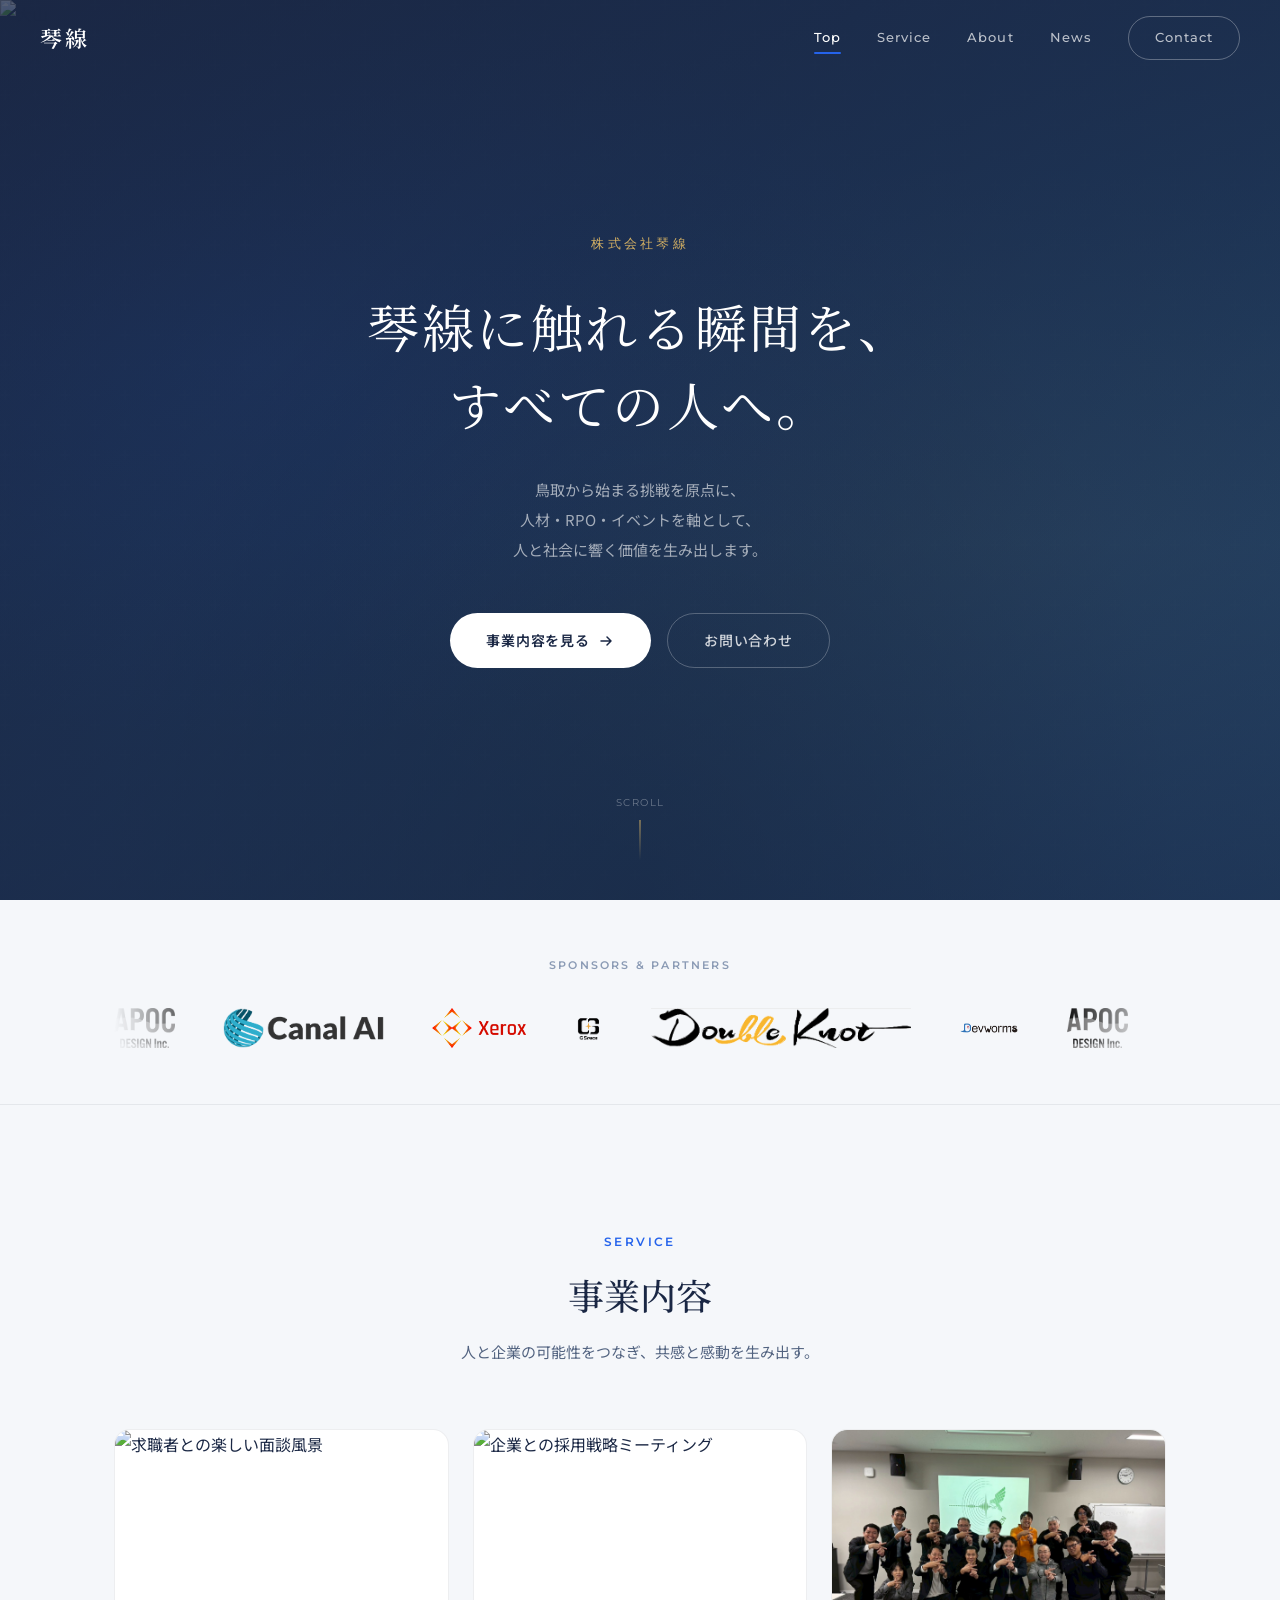
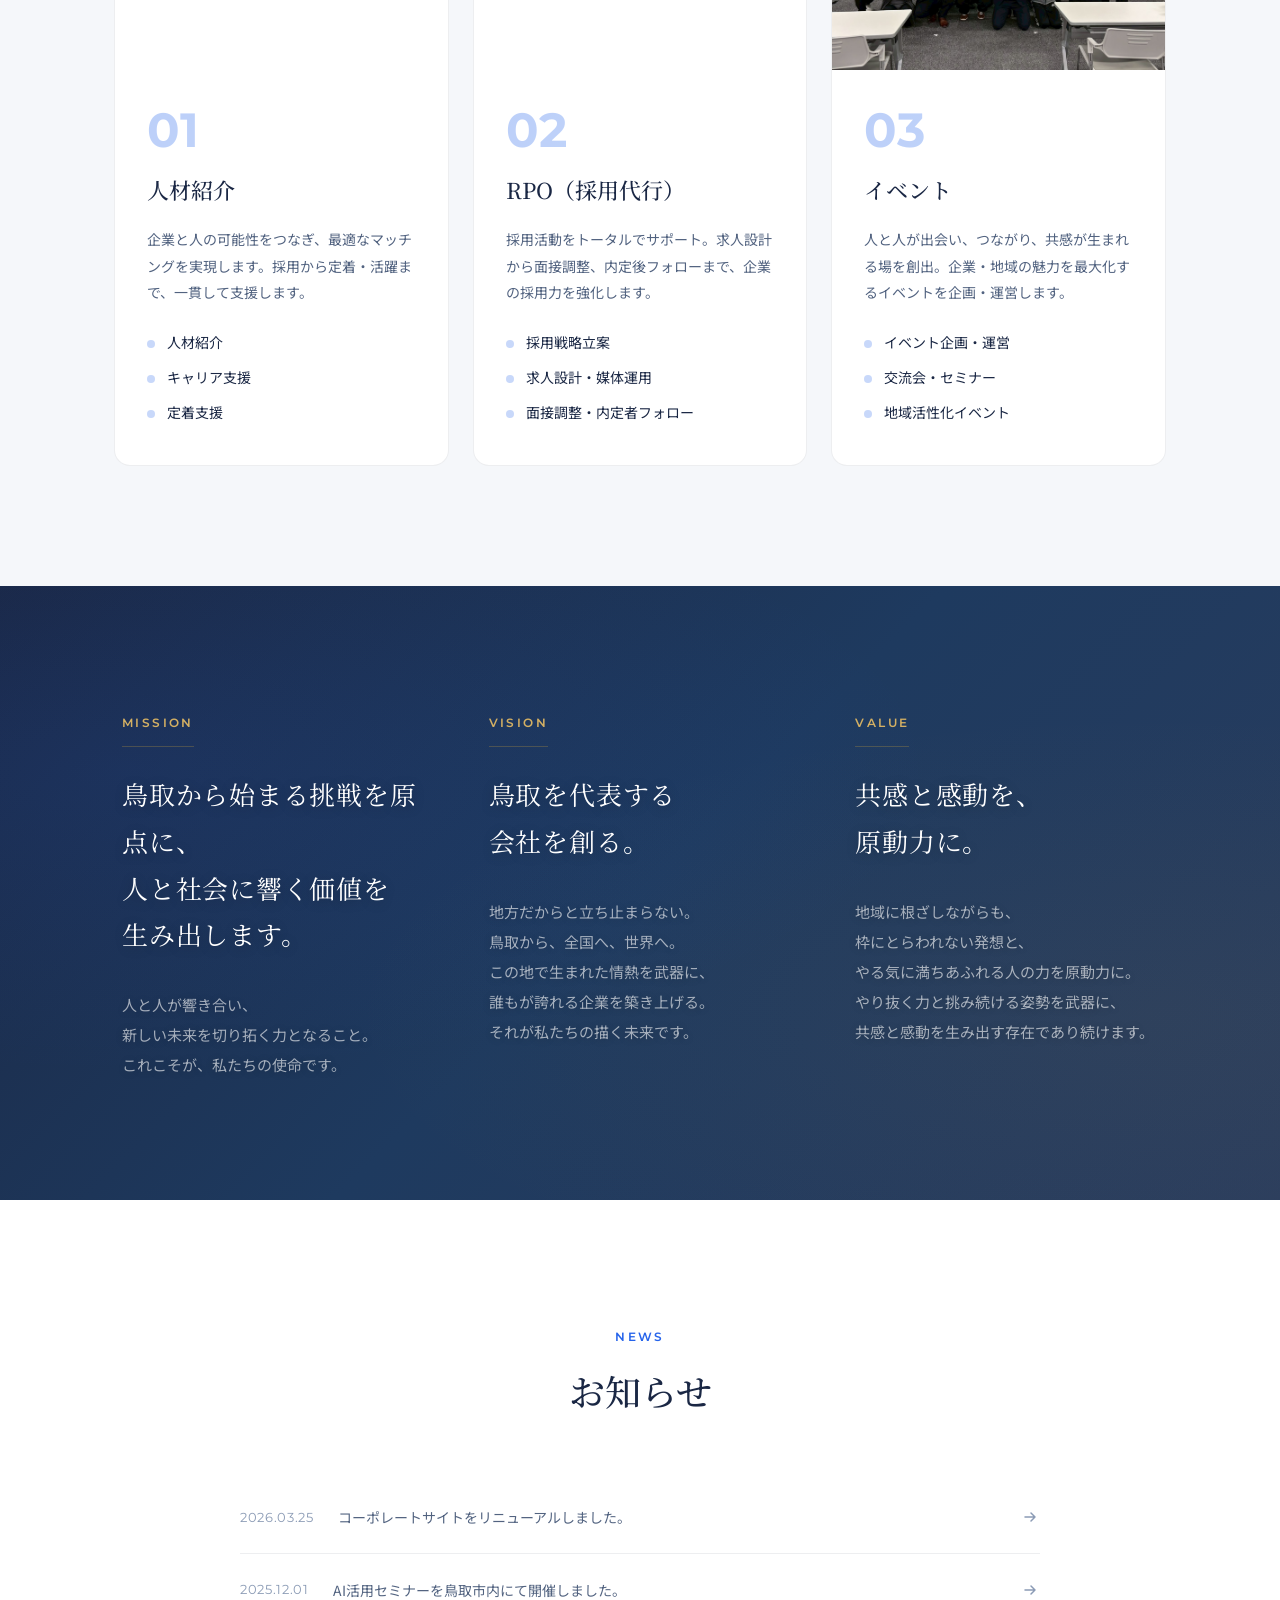
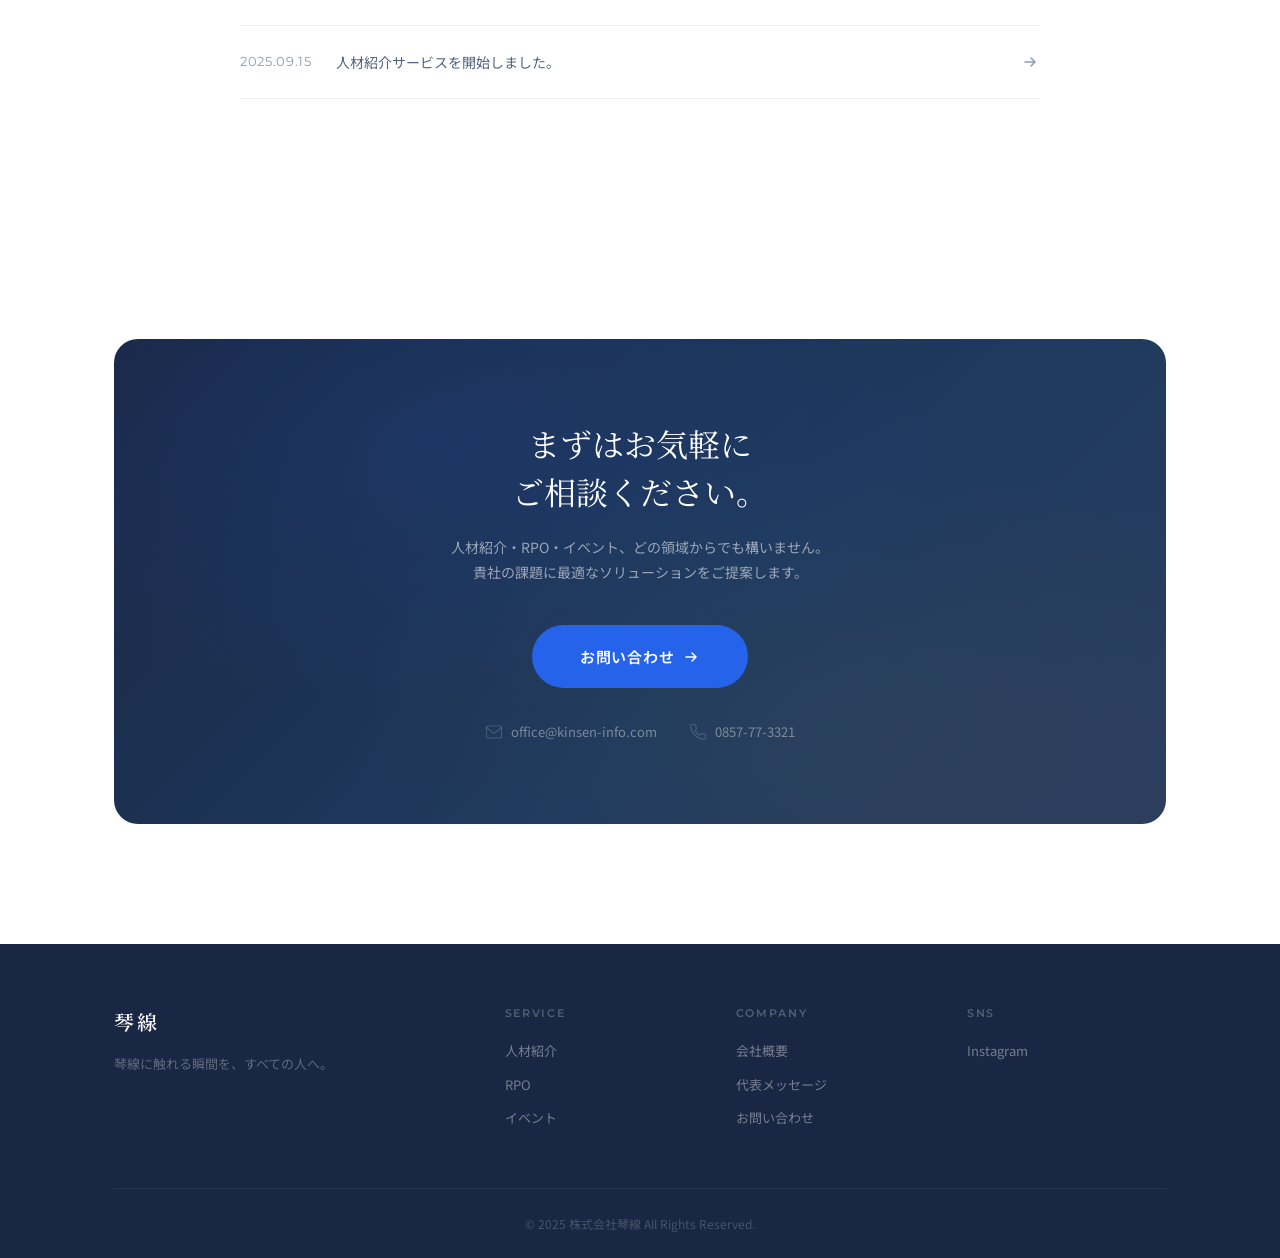
==== docs/index.html @ 7fc64825 "Rename website/ to docs/ for GitHub Pages compatibility GitHub Pages only supports / or /docs as sou" ====
<!DOCTYPE html>
<html lang="ja">
<head>
  <meta charset="UTF-8">
  <meta name="viewport" content="width=device-width, initial-scale=1.0">
  <title>株式会社琴線 | 琴線に触れる瞬間を、すべての人へ。</title>
  <meta name="description" content="鳥取発の株式会社琴線。人材紹介・RPO・イベント事業を通じて、人と社会に響く価値を生み出します。">
  <meta property="og:title" content="株式会社琴線 | 琴線に触れる瞬間を、すべての人へ。">
  <meta property="og:description" content="鳥取発の株式会社琴線。人材紹介・RPO・イベント事業を通じて、人と社会に響く価値を生み出します。">
  <meta property="og:type" content="website">
  <meta property="og:url" content="https://www.by-kinsen.com">
  <meta property="og:site_name" content="株式会社琴線">
  <meta name="twitter:card" content="summary_large_image">
  <link rel="canonical" href="https://www.by-kinsen.com">
  <link rel="preconnect" href="https://fonts.googleapis.com">
  <link rel="preconnect" href="https://fonts.gstatic.com" crossorigin>
  <link href="https://fonts.googleapis.com/css2?family=Noto+Serif+JP:wght@300;400;500;600;700&family=Noto+Sans+JP:wght@300;400;500;700&family=Montserrat:wght@300;400;500;600;700&display=swap" rel="stylesheet">
  <link rel="stylesheet" href="style.css">
</head>
<body>
  <!-- Navigation -->
  <header class="nav-header" id="navHeader">
    <div class="nav-inner">
      <a href="index.html" class="nav-logo">琴線</a>
      <nav class="nav-links" id="navLinks">
        <a href="index.html" class="nav-link active">Top</a>
        <a href="#services" class="nav-link">Service</a>
        <a href="about.html" class="nav-link">About</a>
        <a href="#news" class="nav-link">News</a>
        <a href="contact.html" class="nav-link nav-link-cta">Contact</a>
      </nav>
      <button class="nav-hamburger" id="navHamburger" aria-label="メニュー">
        <span></span><span></span><span></span>
      </button>
    </div>
  </header>

  <!-- Hero -->
  <section class="hero" id="hero">
    <!-- Background slideshow -->
    <div class="hero-slider">
      <div class="hero-slide active">
        <img src="https://images.unsplash.com/photo-1674388277160-46d989067e4d?w=1920&q=80&fit=crop" alt="大山">
      </div>
      <div class="hero-slide">
        <img src="https://images.unsplash.com/photo-1574767514399-a58e0120d1d2?w=1920&q=80&fit=crop" alt="鳥取砂丘">
      </div>
      <div class="hero-slide">
        <img src="https://images.unsplash.com/photo-1578310894287-b6c8f0a9a815?w=1920&q=80&fit=crop" alt="山陰海岸">
      </div>
      <div class="hero-slide">
        <img src="https://images.unsplash.com/photo-1702973258145-f0a08f461c26?w=1920&q=80&fit=crop" alt="鳥取砂丘の大地">
      </div>
    </div>
    <div class="hero-overlay"></div>
    <div class="hero-content">
      <p class="hero-tagline" data-animate="fade-up">株式会社琴線</p>
      <h1 class="hero-title" data-animate="fade-up" data-delay="200">
        琴線に触れる瞬間を、<br>すべての人へ。
      </h1>
      <p class="hero-desc" data-animate="fade-up" data-delay="400">
        鳥取から始まる挑戦を原点に、<br>
        人材・RPO・イベントを軸として、<br>
        人と社会に響く価値を生み出します。
      </p>
      <div class="hero-actions" data-animate="fade-up" data-delay="600">
        <a href="#services" class="btn-primary">
          <span>事業内容を見る</span>
          <svg width="18" height="18" viewBox="0 0 18 18" fill="none"><path d="M4 9h10M10 5l4 4-4 4" stroke="currentColor" stroke-width="1.5" stroke-linecap="round" stroke-linejoin="round"/></svg>
        </a>
        <a href="contact.html" class="btn-outline">お問い合わせ</a>
      </div>
    </div>
    <div class="hero-scroll">
      <span>Scroll</span>
      <div class="hero-scroll-line"></div>
    </div>
  </section>

  <!-- Partners -->
  <section class="partners" id="partners">
    <div class="container">
      <p class="partners-label">Sponsors &amp; Partners</p>
      <div class="partners-marquee">
        <div class="partners-track">
          <div class="partner-logo"><img src="logo-apoc.png" alt="APOC Design Inc." loading="lazy"></div>
          <div class="partner-logo"><img src="logo-canalai.png" alt="Canal AI" loading="lazy"></div>
          <div class="partner-logo"><img src="logo-xerox.png" alt="Xerox" loading="lazy"></div>
          <div class="partner-logo"><img src="logo-gspace.png" alt="G Space" loading="lazy"></div>
          <div class="partner-logo"><img src="logo-doubleknot.png" alt="Double Knot" loading="lazy"></div>
          <div class="partner-logo"><img src="logo-devworms.png" alt="Devworms" loading="lazy"></div>
          <!-- 複製（無限ループ用） -->
          <div class="partner-logo"><img src="logo-apoc.png" alt="APOC Design Inc." loading="lazy"></div>
          <div class="partner-logo"><img src="logo-canalai.png" alt="Canal AI" loading="lazy"></div>
          <div class="partner-logo"><img src="logo-xerox.png" alt="Xerox" loading="lazy"></div>
          <div class="partner-logo"><img src="logo-gspace.png" alt="G Space" loading="lazy"></div>
          <div class="partner-logo"><img src="logo-doubleknot.png" alt="Double Knot" loading="lazy"></div>
          <div class="partner-logo"><img src="logo-devworms.png" alt="Devworms" loading="lazy"></div>
        </div>
      </div>
    </div>
  </section>

  <!-- Services -->
  <section class="section" id="services" style="background: var(--bg-soft);">
    <div class="container">
      <div class="section-header" data-animate="fade-up">
        <span class="section-label">Service</span>
        <h2 class="section-heading">事業内容</h2>
        <p class="section-sub">人と企業の可能性をつなぎ、共感と感動を生み出す。</p>
      </div>
      <div class="service-grid">
        <div class="service-card" data-animate="fade-up" data-delay="0">
          <div class="service-card-image">
            <img
              src="https://plus.unsplash.com/premium_photo-1682091155599-d24e7f752620?w=800&q=80&fit=crop"
              srcset="https://plus.unsplash.com/premium_photo-1682091155599-d24e7f752620?w=400&q=80&fit=crop 400w,
                      https://plus.unsplash.com/premium_photo-1682091155599-d24e7f752620?w=800&q=80&fit=crop 800w,
                      https://plus.unsplash.com/premium_photo-1682091155599-d24e7f752620?w=1200&q=80&fit=crop 1200w"
              sizes="(max-width: 768px) 100vw, 33vw"
              alt="求職者との楽しい面談風景" loading="lazy">
          </div>
          <div class="service-card-body">
            <div class="service-num">01</div>
            <h3 class="service-title">人材紹介</h3>
            <p class="service-desc">企業と人の可能性をつなぎ、最適なマッチングを実現します。採用から定着・活躍まで、一貫して支援します。</p>
            <ul class="service-list">
              <li>人材紹介</li>
              <li>キャリア支援</li>
              <li>定着支援</li>
            </ul>
          </div>
        </div>
        <div class="service-card" data-animate="fade-up" data-delay="100">
          <div class="service-card-image">
            <img
              src="https://plus.unsplash.com/premium_photo-1682091173328-a29d905d9081?w=800&q=80&fit=crop"
              srcset="https://plus.unsplash.com/premium_photo-1682091173328-a29d905d9081?w=400&q=80&fit=crop 400w,
                      https://plus.unsplash.com/premium_photo-1682091173328-a29d905d9081?w=800&q=80&fit=crop 800w,
                      https://plus.unsplash.com/premium_photo-1682091173328-a29d905d9081?w=1200&q=80&fit=crop 1200w"
              sizes="(max-width: 768px) 100vw, 33vw"
              alt="企業との採用戦略ミーティング" loading="lazy">
          </div>
          <div class="service-card-body">
            <div class="service-num">02</div>
            <h3 class="service-title">RPO（採用代行）</h3>
            <p class="service-desc">採用活動をトータルでサポート。求人設計から面接調整、内定後フォローまで、企業の採用力を強化します。</p>
            <ul class="service-list">
              <li>採用戦略立案</li>
              <li>求人設計・媒体運用</li>
              <li>面接調整・内定者フォロー</li>
            </ul>
          </div>
        </div>
        <div class="service-card" data-animate="fade-up" data-delay="200">
          <div class="service-card-image">
            <img
              src="event-photo.jpg"
              alt="琴線主催イベントの集合写真" loading="lazy">
          </div>
          <div class="service-card-body">
            <div class="service-num">03</div>
            <h3 class="service-title">イベント</h3>
            <p class="service-desc">人と人が出会い、つながり、共感が生まれる場を創出。企業・地域の魅力を最大化するイベントを企画・運営します。</p>
            <ul class="service-list">
              <li>イベント企画・運営</li>
              <li>交流会・セミナー</li>
              <li>地域活性化イベント</li>
            </ul>
          </div>
        </div>
      </div>
    </div>
  </section>

  <!-- Mission / Vision / Value -->
  <section class="section section-dark" id="mission">
    <div class="container">
      <div class="mvv-grid">
        <div class="mvv-block" data-animate="fade-up">
          <span class="mv-label">Mission</span>
          <h2 class="mv-heading">
            鳥取から始まる挑戦を原点に、<br>
            人と社会に響く価値を<br>
            生み出します。
          </h2>
          <p class="mv-text">
            人と人が響き合い、<br>
            新しい未来を切り拓く力となること。<br>
            これこそが、私たちの使命です。
          </p>
        </div>
        <div class="mvv-block" data-animate="fade-up" data-delay="150">
          <span class="mv-label">Vision</span>
          <h2 class="mv-heading">
            鳥取を代表する<br>
            会社を創る。
          </h2>
          <p class="mv-text">
            地方だからと立ち止まらない。<br>
            鳥取から、全国へ、世界へ。<br>
            この地で生まれた情熱を武器に、<br>
            誰もが誇れる企業を築き上げる。<br>
            それが私たちの描く未来です。
          </p>
        </div>
        <div class="mvv-block" data-animate="fade-up" data-delay="300">
          <span class="mv-label">Value</span>
          <h2 class="mv-heading">
            共感と感動を、<br>
            原動力に。
          </h2>
          <p class="mv-text">
            地域に根ざしながらも、<br>
            枠にとらわれない発想と、<br>
            やる気に満ちあふれる人の力を原動力に。<br>
            やり抜く力と挑み続ける姿勢を武器に、<br>
            共感と感動を生み出す存在であり続けます。
          </p>
        </div>
      </div>
    </div>
  </section>

  <!-- News -->
  <section class="section" id="news">
    <div class="container">
      <div class="section-header" data-animate="fade-up">
        <span class="section-label">News</span>
        <h2 class="section-heading">お知らせ</h2>
      </div>
      <div class="news-list" data-animate="fade-up" data-delay="100">
        <a href="#" class="news-item">
          <span class="news-date">2026.03.25</span>
          <span class="news-text">コーポレートサイトをリニューアルしました。</span>
          <svg class="news-arrow" width="20" height="20" viewBox="0 0 20 20" fill="none"><path d="M5 10h10M11 6l4 4-4 4" stroke="currentColor" stroke-width="1.5" stroke-linecap="round" stroke-linejoin="round"/></svg>
        </a>
        <a href="#" class="news-item">
          <span class="news-date">2025.12.01</span>
          <span class="news-text">AI活用セミナーを鳥取市内にて開催しました。</span>
          <svg class="news-arrow" width="20" height="20" viewBox="0 0 20 20" fill="none"><path d="M5 10h10M11 6l4 4-4 4" stroke="currentColor" stroke-width="1.5" stroke-linecap="round" stroke-linejoin="round"/></svg>
        </a>
        <a href="#" class="news-item">
          <span class="news-date">2025.09.15</span>
          <span class="news-text">人材紹介サービスを開始しました。</span>
          <svg class="news-arrow" width="20" height="20" viewBox="0 0 20 20" fill="none"><path d="M5 10h10M11 6l4 4-4 4" stroke="currentColor" stroke-width="1.5" stroke-linecap="round" stroke-linejoin="round"/></svg>
        </a>
      </div>
    </div>
  </section>

  <!-- CTA -->
  <section class="section cta-section" id="cta">
    <div class="container">
      <div class="cta-box" data-animate="fade-up">
        <h2 class="cta-heading">まずはお気軽に<br>ご相談ください。</h2>
        <p class="cta-text">人材紹介・RPO・イベント、どの領域からでも構いません。<br>貴社の課題に最適なソリューションをご提案します。</p>
        <a href="contact.html" class="btn-blue btn-large">
          <span>お問い合わせ</span>
          <svg width="18" height="18" viewBox="0 0 18 18" fill="none"><path d="M4 9h10M10 5l4 4-4 4" stroke="currentColor" stroke-width="1.5" stroke-linecap="round" stroke-linejoin="round"/></svg>
        </a>
        <div class="cta-info">
          <div class="cta-info-item">
            <svg width="18" height="18" viewBox="0 0 18 18" fill="none"><path d="M3 3h12a1.5 1.5 0 011.5 1.5v9A1.5 1.5 0 0115 15H3a1.5 1.5 0 01-1.5-1.5v-9A1.5 1.5 0 013 3z" stroke="currentColor" stroke-width="1.2"/><path d="M16.5 4.5L9 10.5 1.5 4.5" stroke="currentColor" stroke-width="1.2" stroke-linecap="round" stroke-linejoin="round"/></svg>
            <span>office@kinsen-info.com</span>
          </div>
          <div class="cta-info-item">
            <svg width="18" height="18" viewBox="0 0 18 18" fill="none"><path d="M16.5 12.69v2.25a1.5 1.5 0 01-1.635 1.5 14.843 14.843 0 01-6.472-2.302 14.625 14.625 0 01-4.5-4.5A14.843 14.843 0 011.59 3.135 1.5 1.5 0 013.06 1.5h2.25a1.5 1.5 0 011.5 1.29 9.63 9.63 0 00.525 2.11 1.5 1.5 0 01-.337 1.583L5.872 7.608a12 12 0 004.5 4.5l1.125-1.125a1.5 1.5 0 011.583-.338 9.63 9.63 0 002.11.525 1.5 1.5 0 011.31 1.52z" stroke="currentColor" stroke-width="1.2" stroke-linecap="round" stroke-linejoin="round"/></svg>
            <span>0857-77-3321</span>
          </div>
        </div>
      </div>
    </div>
  </section>

  <!-- Footer -->
  <footer class="footer">
    <div class="container">
      <div class="footer-top">
        <div class="footer-brand">
          <div class="footer-logo">琴線</div>
          <p>琴線に触れる瞬間を、すべての人へ。</p>
        </div>
        <div class="footer-links">
          <div class="footer-col">
            <h4>Service</h4>
            <a href="#services">人材紹介</a>
            <a href="#services">RPO</a>
            <a href="#services">イベント</a>
          </div>
          <div class="footer-col">
            <h4>Company</h4>
            <a href="about.html">会社概要</a>
            <a href="about.html#message">代表メッセージ</a>
            <a href="contact.html">お問い合わせ</a>
          </div>
          <div class="footer-col">
            <h4>SNS</h4>
            <a href="https://www.instagram.com/kinsen_official.jp/" target="_blank" rel="noopener">Instagram</a>
          </div>
        </div>
      </div>
      <div class="footer-bottom">
        <p>&copy; 2025 株式会社琴線 All Rights Reserved.</p>
      </div>
    </div>
  </footer>

  <script src="script.js"></script>
</body>
</html>
---- docs/style.css ----
/* ============================================
   株式会社琴線 — Corporate Website Styles
   Sophisticated, enterprise-grade design
   Navy + White + Subtle Gold accent
   ============================================ */

/* --- CSS Variables --- */
:root {
  --bg: #ffffff;
  --bg-soft: #f5f7fa;
  --bg-section: #f0f3f8;
  --navy: #1a2744;
  --navy-light: #2a3d5e;
  --navy-lighter: #3b5278;
  --blue: #2563eb;
  --blue-light: #3b82f6;
  --blue-soft: #e8f0fe;
  --gold: #b8943e;
  --gold-light: #d4b063;
  --text: #1a2744;
  --text-soft: #526380;
  --text-lighter: #8b9bb5;
  --white: #ffffff;
  --border: rgba(26, 39, 68, 0.08);
  --border-strong: rgba(26, 39, 68, 0.12);
  --shadow-sm: 0 1px 3px rgba(26,39,68,0.05);
  --shadow-md: 0 4px 24px rgba(26,39,68,0.07);
  --shadow-lg: 0 8px 40px rgba(26,39,68,0.10);
  --shadow-xl: 0 16px 64px rgba(26,39,68,0.12);
  --radius-sm: 8px;
  --radius-md: 16px;
  --radius-lg: 24px;
  --font-serif: 'Noto Serif JP', serif;
  --font-sans: 'Noto Sans JP', sans-serif;
  --font-en: 'Montserrat', sans-serif;
  --transition: 0.3s cubic-bezier(0.4, 0, 0.2, 1);
  --transition-slow: 0.6s cubic-bezier(0.4, 0, 0.2, 1);
}

/* --- Reset --- */
*, *::before, *::after { box-sizing: border-box; margin: 0; padding: 0; }
html { scroll-behavior: smooth; -webkit-text-size-adjust: 100%; }
body {
  font-family: var(--font-sans);
  background: var(--bg);
  color: var(--text);
  line-height: 1.8;
  font-size: 16px;
  overflow-x: hidden;
  -webkit-font-smoothing: antialiased;
}
img { max-width: 100%; display: block; }
a { color: inherit; text-decoration: none; }
button { cursor: pointer; border: none; background: none; font: inherit; }
ul { list-style: none; }

/* --- Container --- */
.container { max-width: 1100px; margin: 0 auto; padding: 0 24px; }

/* ============================================
   Navigation
   ============================================ */
.nav-header {
  position: fixed; top: 0; left: 0; right: 0;
  z-index: 1000; padding: 0 24px;
  transition: background var(--transition), box-shadow var(--transition);
}
.nav-header.scrolled {
  background: rgba(255, 255, 255, 0.97);
  backdrop-filter: blur(16px);
  box-shadow: 0 1px 0 var(--border), 0 4px 16px rgba(26,39,68,0.04);
}
.nav-inner {
  max-width: 1200px; margin: 0 auto;
  display: flex; align-items: center; justify-content: space-between;
  height: 76px;
}
.nav-logo {
  font-family: var(--font-serif);
  font-size: 22px; font-weight: 600;
  letter-spacing: 0.15em;
  color: var(--white);
  transition: color var(--transition);
}
.nav-header.scrolled .nav-logo { color: var(--navy); }
.nav-links { display: flex; align-items: center; gap: 36px; }
.nav-link {
  font-family: var(--font-en);
  font-size: 13px; font-weight: 500;
  letter-spacing: 0.08em;
  color: rgba(255,255,255,0.7);
  transition: color var(--transition);
  position: relative;
}
.nav-header.scrolled .nav-link { color: var(--text-soft); }
.nav-link:hover,
.nav-link.active { color: var(--white); }
.nav-header.scrolled .nav-link:hover,
.nav-header.scrolled .nav-link.active { color: var(--navy); }
.nav-link::after {
  content: ''; position: absolute;
  bottom: -4px; left: 0; width: 0; height: 2px;
  background: var(--blue);
  transition: width var(--transition);
  border-radius: 1px;
}
.nav-link:hover::after,
.nav-link.active::after { width: 100%; }
.nav-link-cta {
  padding: 9px 26px;
  border: 1.5px solid rgba(255,255,255,0.3);
  border-radius: 100px;
  transition: all var(--transition);
}
.nav-link-cta::after { display: none; }
.nav-header.scrolled .nav-link-cta {
  border-color: var(--blue);
  color: var(--blue);
}
.nav-link-cta:hover {
  background: var(--white);
  color: var(--navy) !important;
  border-color: var(--white);
}
.nav-header.scrolled .nav-link-cta:hover {
  background: var(--blue);
  color: var(--white) !important;
  border-color: var(--blue);
}

/* Hamburger */
.nav-hamburger {
  display: none;
  flex-direction: column; gap: 5px;
  width: 28px; height: 20px;
  position: relative; z-index: 1001;
}
.nav-hamburger span {
  width: 100%; height: 2px;
  background: var(--white);
  transition: all var(--transition);
  border-radius: 2px;
}
.nav-header.scrolled .nav-hamburger span { background: var(--navy); }
.nav-hamburger.active span:nth-child(1) { transform: rotate(45deg) translate(5px, 5px); }
.nav-hamburger.active span:nth-child(2) { opacity: 0; }
.nav-hamburger.active span:nth-child(3) { transform: rotate(-45deg) translate(5px, -5px); }

@media (max-width: 768px) {
  .nav-hamburger { display: flex; }
  .nav-links {
    position: fixed; top: 0; right: -100%;
    width: 80%; max-width: 360px; height: 100vh;
    background: var(--bg);
    flex-direction: column; align-items: flex-start;
    padding: 100px 40px 40px;
    gap: 24px;
    transition: right var(--transition-slow);
    box-shadow: -8px 0 40px rgba(26,39,68,0.12);
  }
  .nav-links.open { right: 0; }
  .nav-link { color: var(--navy) !important; font-size: 16px; }
  .nav-link-cta { border-color: var(--blue); color: var(--blue) !important; }
}

/* ============================================
   Hero
   ============================================ */
.hero {
  position: relative;
  min-height: 100vh;
  display: flex; align-items: center; justify-content: center;
  background: linear-gradient(135deg, var(--navy) 0%, #1e3a5f 40%, #234b72 70%, #2a5a85 100%);
  overflow: hidden;
}
.hero::before {
  content: '';
  position: absolute; inset: 0;
  background:
    radial-gradient(ellipse at 20% 40%, rgba(37,99,235,0.15) 0%, transparent 50%),
    radial-gradient(ellipse at 80% 60%, rgba(184,148,62,0.08) 0%, transparent 50%),
    radial-gradient(ellipse at 50% 100%, rgba(0,0,0,0.2) 0%, transparent 60%);
}
.hero::after {
  content: '';
  position: absolute; inset: 0;
  background: url("data:image/svg+xml,%3Csvg width='60' height='60' viewBox='0 0 60 60' xmlns='http://www.w3.org/2000/svg'%3E%3Cg fill='none' fill-rule='evenodd'%3E%3Cg fill='%23ffffff' fill-opacity='0.02'%3E%3Cpath d='M36 34v-4h-2v4h-4v2h4v4h2v-4h4v-2h-4zm0-30V0h-2v4h-4v2h4v4h2V6h4V4h-4zM6 34v-4H4v4H0v2h4v4h2v-4h4v-2H6zM6 4V0H4v4H0v2h4v4h2V6h4V4H6z'/%3E%3C/g%3E%3C/g%3E%3C/svg%3E");
  opacity: 0.5;
}
/* Hero slider */
.hero-slider {
  position: absolute;
  inset: 0;
  z-index: 0;
}
.hero-slide {
  position: absolute;
  inset: 0;
  opacity: 0;
  transition: opacity 2.5s ease-in-out;
}
.hero-slide.active {
  opacity: 1;
}
.hero-slide img {
  width: 100%;
  height: 100%;
  object-fit: cover;
  object-position: center;
}
.hero-overlay {
  position: absolute;
  inset: 0;
  z-index: 1;
  background:
    linear-gradient(to bottom,
      rgba(26,39,68,0.75) 0%,
      rgba(26,39,68,0.55) 40%,
      rgba(26,39,68,0.50) 60%,
      rgba(26,39,68,0.70) 100%
    );
}

.hero-content {
  position: relative; z-index: 2;
  text-align: center;
  padding: 0 24px;
  max-width: 800px;
}
.hero-tagline {
  font-family: var(--font-en);
  font-size: 13px;
  font-weight: 500;
  letter-spacing: 0.25em;
  text-transform: uppercase;
  color: var(--gold-light);
  margin-bottom: 32px;
  opacity: 0; transform: translateY(30px);
}
.hero-title {
  font-family: var(--font-serif);
  font-size: clamp(28px, 5.5vw, 52px);
  font-weight: 400;
  line-height: 1.5;
  color: var(--white);
  margin-bottom: 32px;
  letter-spacing: 0.05em;
  opacity: 0; transform: translateY(30px);
}
.hero-desc {
  font-size: 15px;
  line-height: 2;
  color: rgba(255,255,255,0.6);
  margin-bottom: 48px;
  opacity: 0; transform: translateY(30px);
}
.hero-actions {
  display: flex; gap: 16px;
  justify-content: center;
  flex-wrap: wrap;
  opacity: 0; transform: translateY(30px);
}

/* Scroll indicator */
.hero-scroll {
  position: absolute;
  bottom: 40px; left: 50%;
  transform: translateX(-50%);
  display: flex; flex-direction: column;
  align-items: center; gap: 8px;
  z-index: 4;
}
.hero-scroll span {
  font-family: var(--font-en);
  font-size: 10px; letter-spacing: 0.15em;
  color: rgba(255,255,255,0.35);
  text-transform: uppercase;
}
.hero-scroll-line {
  width: 1px; height: 40px;
  background: linear-gradient(to bottom, var(--gold-light), transparent);
  animation: scrollLine 2s infinite;
}
@keyframes scrollLine {
  0% { opacity: 1; transform: scaleY(1); }
  50% { opacity: 0.3; transform: scaleY(0.5); }
  100% { opacity: 1; transform: scaleY(1); }
}

/* ============================================
   Buttons
   ============================================ */
.btn-primary {
  display: inline-flex; align-items: center; gap: 8px;
  padding: 14px 36px;
  background: var(--white);
  color: var(--navy);
  font-size: 14px; font-weight: 600;
  border-radius: 100px;
  transition: all var(--transition);
  letter-spacing: 0.05em;
}
.btn-primary:hover {
  transform: translateY(-2px);
  box-shadow: 0 8px 32px rgba(255,255,255,0.2);
}
.btn-primary.btn-large { padding: 18px 48px; font-size: 15px; }

.btn-outline {
  display: inline-flex; align-items: center; gap: 8px;
  padding: 14px 36px;
  border: 1.5px solid rgba(255,255,255,0.25);
  color: rgba(255,255,255,0.8);
  font-size: 14px; font-weight: 500;
  border-radius: 100px;
  transition: all var(--transition);
  letter-spacing: 0.05em;
}
.btn-outline:hover {
  border-color: var(--white);
  color: var(--white);
  background: rgba(255,255,255,0.08);
  transform: translateY(-2px);
}

.btn-dark {
  display: inline-flex; align-items: center; gap: 8px;
  padding: 14px 36px;
  background: var(--navy);
  color: var(--white);
  font-size: 14px; font-weight: 600;
  border-radius: 100px;
  transition: all var(--transition);
  letter-spacing: 0.05em;
}
.btn-dark:hover {
  background: var(--navy-light);
  transform: translateY(-2px);
  box-shadow: 0 8px 24px rgba(26,39,68,0.2);
}
.btn-dark.btn-large { padding: 18px 48px; font-size: 15px; }

.btn-blue {
  display: inline-flex; align-items: center; gap: 8px;
  padding: 14px 36px;
  background: var(--blue);
  color: var(--white);
  font-size: 14px; font-weight: 600;
  border-radius: 100px;
  transition: all var(--transition);
  letter-spacing: 0.05em;
}
.btn-blue:hover {
  background: var(--blue-light);
  transform: translateY(-2px);
  box-shadow: 0 8px 24px rgba(37,99,235,0.25);
}
.btn-blue.btn-large { padding: 18px 48px; font-size: 15px; }

/* ============================================
   Partners
   ============================================ */
.partners {
  padding: 56px 0;
  background: var(--bg-soft);
  border-bottom: 1px solid var(--border);
}
.partners-label {
  font-family: var(--font-en);
  font-size: 11px;
  font-weight: 600;
  letter-spacing: 0.2em;
  text-transform: uppercase;
  color: var(--text-lighter);
  text-align: center;
  margin-bottom: 32px;
}
.partners-marquee {
  overflow: hidden;
  position: relative;
  -webkit-mask-image: linear-gradient(to right, transparent 0%, white 10%, white 90%, transparent 100%);
  mask-image: linear-gradient(to right, transparent 0%, white 10%, white 90%, transparent 100%);
}
.partners-track {
  display: flex;
  align-items: center;
  gap: 48px;
  width: max-content;
  animation: marquee 25s linear infinite;
}
@keyframes marquee {
  0% { transform: translateX(0); }
  100% { transform: translateX(-50%); }
}
.partner-logo {
  flex-shrink: 0;
  height: 40px;
  display: flex;
  align-items: center;
}
.partner-logo img {
  height: 100%;
  width: auto;
  object-fit: contain;
}

@media (max-width: 768px) {
  .partners-track { gap: 32px; }
  .partner-logo { height: 30px; }
}

/* ============================================
   Section commons
   ============================================ */
.section { padding: 120px 0; }
.section-header {
  text-align: center;
  margin-bottom: 64px;
}
.section-label {
  display: inline-block;
  font-family: var(--font-en);
  font-size: 12px; font-weight: 600;
  letter-spacing: 0.2em;
  text-transform: uppercase;
  color: var(--blue);
  margin-bottom: 16px;
}
.section-heading {
  font-family: var(--font-serif);
  font-size: clamp(24px, 4vw, 36px);
  font-weight: 500;
  line-height: 1.5;
  margin-bottom: 16px;
  color: var(--navy);
}
.section-sub {
  font-size: 15px;
  color: var(--text-soft);
  line-height: 1.8;
}

/* ============================================
   Services
   ============================================ */
.service-grid {
  display: grid;
  grid-template-columns: repeat(3, 1fr);
  gap: 24px;
}
.service-card {
  background: var(--white);
  border-radius: var(--radius-md);
  border: 1px solid var(--border);
  transition: all var(--transition);
  position: relative;
  overflow: hidden;
  display: flex;
  flex-direction: column;
}
.service-card:hover {
  transform: translateY(-6px);
  box-shadow: var(--shadow-xl);
  border-color: transparent;
}
.service-card-image {
  position: relative;
  height: 240px;
  overflow: hidden;
}
.service-card-image img {
  width: 100%;
  height: 100%;
  object-fit: cover;
  object-position: center;
  transition: transform 0.6s ease;
}
@media (max-width: 768px) {
  .service-card-image { height: 200px; }
}
.service-card:hover .service-card-image img {
  transform: scale(1.05);
}
.service-card-body {
  padding: 36px 32px 40px;
  flex: 1;
}
.service-num {
  font-family: var(--font-en);
  font-size: 48px; font-weight: 700;
  background: linear-gradient(135deg, var(--blue), var(--blue-light));
  -webkit-background-clip: text;
  -webkit-text-fill-color: transparent;
  background-clip: text;
  line-height: 1;
  margin-bottom: 16px;
  opacity: 0.3;
}
.service-title {
  font-family: var(--font-serif);
  font-size: 22px;
  font-weight: 500;
  margin-bottom: 16px;
  color: var(--navy);
}
.service-desc {
  font-size: 14px;
  line-height: 1.9;
  color: var(--text-soft);
  margin-bottom: 24px;
}
.service-list {
  display: flex; flex-direction: column; gap: 10px;
}
.service-list li {
  font-size: 14px;
  color: var(--text);
  padding-left: 20px;
  position: relative;
}
.service-list li::before {
  content: '';
  position: absolute;
  left: 0; top: 10px;
  width: 8px; height: 8px;
  border-radius: 50%;
  background: var(--blue);
  opacity: 0.25;
}

@media (max-width: 768px) {
  .service-grid { grid-template-columns: 1fr; }
}

/* ============================================
   Mission & Value
   ============================================ */
.section-dark {
  background: linear-gradient(135deg, var(--navy) 0%, #1e3a5f 50%, var(--navy-light) 100%);
  color: var(--white);
  position: relative;
  overflow: hidden;
}
.section-dark::before {
  content: '';
  position: absolute; inset: 0;
  background:
    radial-gradient(ellipse at 10% 30%, rgba(37,99,235,0.1) 0%, transparent 50%),
    radial-gradient(ellipse at 90% 70%, rgba(184,148,62,0.06) 0%, transparent 50%);
}
.mv-grid {
  display: grid;
  grid-template-columns: 1fr 1fr;
  gap: 80px;
  align-items: start;
  position: relative;
}
.mvv-grid {
  display: grid;
  grid-template-columns: repeat(3, 1fr);
  gap: 48px;
  align-items: start;
  position: relative;
}
.mvv-block {
  padding: 0 8px;
}

@media (max-width: 900px) {
  .mvv-grid { grid-template-columns: 1fr; gap: 60px; }
}
.mv-label {
  display: inline-block;
  font-family: var(--font-en);
  font-size: 12px; font-weight: 600;
  letter-spacing: 0.2em;
  text-transform: uppercase;
  color: var(--gold-light);
  margin-bottom: 24px;
  padding-bottom: 12px;
  border-bottom: 1px solid rgba(184,148,62,0.3);
}
.mv-heading {
  font-family: var(--font-serif);
  font-size: clamp(20px, 3vw, 26px);
  font-weight: 400;
  line-height: 1.8;
  margin-bottom: 32px;
  letter-spacing: 0.03em;
  color: var(--white);
  text-shadow: 0 2px 12px rgba(0,0,0,0.25);
}
.mv-text {
  font-size: 15px;
  line-height: 2;
  color: rgba(255,255,255,0.6);
  text-shadow: 0 1px 8px rgba(0,0,0,0.2);
}

@media (max-width: 768px) {
  .mv-grid { grid-template-columns: 1fr; gap: 60px; }
}

/* ============================================
   News
   ============================================ */
.news-list {
  max-width: 800px;
  margin: 0 auto;
  display: flex; flex-direction: column;
}
.news-item {
  display: flex; align-items: center; gap: 24px;
  padding: 24px 0;
  border-bottom: 1px solid var(--border);
  transition: all var(--transition);
}
.news-item:hover {
  padding-left: 8px;
}
.news-item:hover .news-text { color: var(--blue); }
.news-date {
  font-family: var(--font-en);
  font-size: 13px;
  color: var(--text-lighter);
  white-space: nowrap;
  letter-spacing: 0.05em;
  flex-shrink: 0;
}
.news-text {
  font-size: 14px;
  color: var(--text-soft);
  line-height: 1.6;
  flex: 1;
  transition: color var(--transition);
}
.news-arrow {
  flex-shrink: 0;
  color: var(--text-lighter);
  transition: all var(--transition);
}
.news-item:hover .news-arrow {
  transform: translateX(4px);
  color: var(--blue);
}

@media (max-width: 576px) {
  .news-item { flex-wrap: wrap; gap: 8px; }
  .news-arrow { display: none; }
}

/* ============================================
   CTA
   ============================================ */
.cta-section { padding-bottom: 120px; }
.cta-box {
  padding: 80px 48px;
  border-radius: var(--radius-lg);
  background: linear-gradient(135deg, var(--navy) 0%, #1e3a5f 60%, var(--navy-light) 100%);
  text-align: center;
  position: relative;
  overflow: hidden;
}
.cta-box::before {
  content: '';
  position: absolute; inset: 0;
  background:
    radial-gradient(ellipse at 30% 20%, rgba(37,99,235,0.12) 0%, transparent 50%),
    radial-gradient(ellipse at 70% 80%, rgba(184,148,62,0.06) 0%, transparent 50%);
}
.cta-heading {
  position: relative; z-index: 2;
  font-family: var(--font-serif);
  font-size: clamp(24px, 4vw, 32px);
  font-weight: 400;
  color: var(--white);
  line-height: 1.5;
  margin-bottom: 20px;
}
.cta-text {
  position: relative; z-index: 2;
  font-size: 14px;
  color: rgba(255,255,255,0.55);
  line-height: 1.8;
  margin-bottom: 40px;
}
.cta-box .btn-blue { position: relative; z-index: 2; }
.cta-info {
  position: relative; z-index: 2;
  display: flex; gap: 32px;
  justify-content: center;
  flex-wrap: wrap;
  margin-top: 32px;
}
.cta-info-item {
  display: flex; align-items: center; gap: 8px;
  font-size: 13px;
  color: rgba(255,255,255,0.4);
}
.cta-info-item svg { opacity: 0.4; }

@media (max-width: 576px) {
  .cta-box { padding: 60px 24px; }
}

/* ============================================
   Footer
   ============================================ */
.footer {
  background: var(--navy);
  padding: 60px 0 0;
  color: rgba(255,255,255,0.5);
}
.footer-top {
  display: grid;
  grid-template-columns: 1fr 2fr;
  gap: 60px;
  padding-bottom: 48px;
  border-bottom: 1px solid rgba(255,255,255,0.06);
}
.footer-logo {
  font-family: var(--font-serif);
  font-size: 20px;
  font-weight: 600;
  letter-spacing: 0.15em;
  color: var(--white);
  margin-bottom: 12px;
}
.footer-brand p {
  font-size: 13px;
  line-height: 1.8;
  color: rgba(255,255,255,0.3);
}
.footer-links {
  display: grid;
  grid-template-columns: repeat(3, 1fr);
  gap: 32px;
}
.footer-col h4 {
  font-family: var(--font-en);
  font-size: 11px;
  font-weight: 600;
  letter-spacing: 0.15em;
  text-transform: uppercase;
  color: rgba(255,255,255,0.25);
  margin-bottom: 16px;
}
.footer-col a {
  display: block;
  font-size: 13px;
  color: rgba(255,255,255,0.4);
  margin-bottom: 10px;
  transition: color var(--transition);
}
.footer-col a:hover { color: var(--white); }
.footer-bottom {
  display: flex;
  align-items: center;
  justify-content: center;
  padding: 24px 0;
}
.footer-bottom p {
  font-size: 12px;
  color: rgba(255,255,255,0.2);
}

@media (max-width: 768px) {
  .footer-top { grid-template-columns: 1fr; gap: 40px; }
  .footer-links { grid-template-columns: repeat(2, 1fr); }
}

/* ============================================
   Animations
   ============================================ */
[data-animate] {
  opacity: 0;
  transform: translateY(40px);
  transition: opacity 0.8s cubic-bezier(0.4, 0, 0.2, 1),
              transform 0.8s cubic-bezier(0.4, 0, 0.2, 1);
}
[data-animate].visible {
  opacity: 1;
  transform: translateY(0);
}

/* ============================================
   Contact Form
   ============================================ */
.form-group {
  margin-bottom: 24px;
}
.form-label {
  display: block;
  font-size: 14px;
  font-weight: 500;
  margin-bottom: 8px;
  color: var(--navy);
}
.form-label .required {
  font-size: 12px;
  color: #dc3545;
  margin-left: 8px;
  font-weight: 400;
}
.form-input,
.form-textarea,
.form-select {
  width: 100%;
  padding: 14px 16px;
  font-size: 15px;
  font-family: var(--font-sans);
  border: 1.5px solid var(--border-strong);
  border-radius: var(--radius-sm);
  background: var(--bg);
  color: var(--text);
  transition: border-color var(--transition), box-shadow var(--transition);
  -webkit-appearance: none;
}
.form-input:focus,
.form-textarea:focus,
.form-select:focus {
  outline: none;
  border-color: var(--blue);
  box-shadow: 0 0 0 3px rgba(37,99,235,0.1);
}
.form-textarea {
  min-height: 160px;
  resize: vertical;
}
.form-select {
  cursor: pointer;
  background-image: url("data:image/svg+xml,%3Csvg width='12' height='8' viewBox='0 0 12 8' fill='none' xmlns='http://www.w3.org/2000/svg'%3E%3Cpath d='M1 1.5L6 6.5L11 1.5' stroke='%238b9bb5' stroke-width='1.5' stroke-linecap='round' stroke-linejoin='round'/%3E%3C/svg%3E");
  background-repeat: no-repeat;
  background-position: right 16px center;
  padding-right: 40px;
}

/* ============================================
   Page header (for sub pages)
   ============================================ */
.page-header {
  padding: 160px 0 80px;
  background: linear-gradient(135deg, var(--navy) 0%, #1e3a5f 60%, var(--navy-light) 100%);
  text-align: center;
  position: relative;
}
.page-header::before {
  content: '';
  position: absolute; inset: 0;
  background: radial-gradient(ellipse at 50% 80%, rgba(37,99,235,0.08) 0%, transparent 60%);
}
.page-header .section-label { color: var(--gold-light); position: relative; }
.page-header .section-heading {
  color: var(--white);
  margin-bottom: 0;
  position: relative;
}

/* About page specifics */
.company-table-wrap {
  max-width: 800px;
  margin: 0 auto;
}
.company-table {
  width: 100%;
  border-collapse: collapse;
}
.company-table tr { border-bottom: 1px solid var(--border); }
.company-table th,
.company-table td {
  padding: 20px 16px;
  font-size: 14px;
  text-align: left;
  vertical-align: top;
}
.company-table th {
  font-weight: 500;
  color: var(--navy);
  width: 140px;
  white-space: nowrap;
}
.company-table td { color: var(--text-soft); }
.company-table a { color: var(--blue); text-decoration: underline; }

/* Mission/Value Scenic Background */
.mv-scenic {
  position: relative;
  padding: 160px 0 140px;
  overflow: hidden;
}
.mv-scenic-page-header {
  text-align: center;
  padding-bottom: 100px;
}
.mv-scenic-bg {
  position: absolute;
  inset: 0;
  z-index: 0;
}
.mv-scenic-slide {
  position: absolute;
  inset: 0;
  opacity: 0;
  transition: opacity 2.5s ease-in-out;
}
.mv-scenic-slide.active {
  opacity: 1;
}
.mv-scenic-slide img {
  width: 100%;
  height: 100%;
  object-fit: cover;
  object-position: center;
}
.mv-scenic-overlay {
  position: absolute;
  inset: 0;
  z-index: 1;
  background:
    linear-gradient(to bottom,
      rgba(26,39,68,0.82) 0%,
      rgba(26,39,68,0.72) 30%,
      rgba(26,39,68,0.68) 60%,
      rgba(26,39,68,0.80) 100%
    );
}
.mv-scenic .mv-label {
  color: var(--gold-light);
  border-bottom-color: rgba(184,148,62,0.3);
}
.mv-scenic-heading {
  font-family: var(--font-serif);
  font-size: clamp(24px, 4.5vw, 42px);
  font-weight: 400;
  line-height: 1.7;
  color: var(--white);
  letter-spacing: 0.05em;
  margin-bottom: 40px;
  text-shadow: 0 2px 16px rgba(0,0,0,0.3);
}
.mv-scenic-text {
  font-size: 16px;
  line-height: 2.2;
  color: rgba(255,255,255,0.6);
  max-width: 600px;
  margin: 0 auto;
  text-shadow: 0 1px 8px rgba(0,0,0,0.2);
}
.mv-scenic-body {
  font-family: var(--font-serif);
  font-size: clamp(16px, 2.5vw, 22px);
  font-weight: 400;
  line-height: 2.2;
  color: rgba(255,255,255,0.8);
  max-width: 700px;
  margin: 0 auto;
  letter-spacing: 0.03em;
  text-shadow: 0 1px 12px rgba(0,0,0,0.25);
}
.mv-scenic-tagline {
  font-family: var(--font-serif);
  font-size: clamp(20px, 3.5vw, 32px);
  font-weight: 400;
  color: var(--white);
  letter-spacing: 0.08em;
  text-shadow: 0 2px 16px rgba(0,0,0,0.3);
}

@media (max-width: 576px) {
  .mv-scenic { padding: 100px 0; }
}

/* Team Members */
.team-grid {
  display: grid;
  grid-template-columns: repeat(3, 1fr);
  gap: 40px;
  max-width: 900px;
  margin: 0 auto;
}
.team-member {
  text-align: center;
}
.team-photo {
  aspect-ratio: 1/1;
  background: var(--white);
  border-radius: var(--radius-md);
  overflow: hidden;
  display: flex;
  align-items: center;
  justify-content: center;
  color: var(--text-lighter);
  font-size: 14px;
  border: 1px solid var(--border);
  margin-bottom: 20px;
}
.team-photo img {
  width: 100%;
  height: 100%;
  object-fit: cover;
}
.team-info {
  padding: 0 4px;
}
.team-role {
  font-family: var(--font-en);
  font-size: 12px;
  font-weight: 500;
  letter-spacing: 0.05em;
  color: var(--text-lighter);
  margin-bottom: 6px;
}
.team-name {
  font-family: var(--font-serif);
  font-size: 18px;
  font-weight: 500;
  color: var(--navy);
}
.team-bio {
  margin-top: 12px;
  font-size: 14px;
  line-height: 1.8;
  color: var(--text-light);
}

@media (max-width: 768px) {
  .team-grid { grid-template-columns: repeat(2, 1fr); gap: 24px; }
}
@media (max-width: 480px) {
  .team-grid { grid-template-columns: 1fr; max-width: 280px; margin: 0 auto; }
}

/* Company card inside scenic section */
.company-card {
  max-width: 800px;
  margin: 0 auto;
  background: rgba(255, 255, 255, 0.95);
  backdrop-filter: blur(12px);
  border-radius: var(--radius-md);
  padding: 48px;
  box-shadow: 0 8px 48px rgba(0,0,0,0.15);
}
.company-card .company-table tr { border-bottom: 1px solid rgba(26,39,68,0.08); }
.company-card .company-table th { color: var(--navy); }
.company-card .company-table td { color: var(--text-soft); }
.company-card .company-table a { color: var(--blue); }

@media (max-width: 576px) {
  .company-card { padding: 32px 24px; }
}

/* Message section */
.message-grid {
  display: grid;
  grid-template-columns: 1fr 1.5fr;
  gap: 60px;
  align-items: center;
  max-width: 900px;
  margin: 0 auto;
}
.message-photo {
  aspect-ratio: 3/4;
  background: var(--bg-soft);
  border-radius: var(--radius-md);
  overflow: hidden;
  display: flex;
  align-items: center;
  justify-content: center;
  color: var(--text-lighter);
  font-size: 14px;
  border: 1px solid var(--border);
}
.message-photo img {
  width: 100%;
  height: 100%;
  object-fit: cover;
}
.message-name {
  font-family: var(--font-en);
  font-size: 12px;
  font-weight: 600;
  letter-spacing: 0.15em;
  text-transform: uppercase;
  color: var(--text-lighter);
  margin-bottom: 8px;
}
.message-title {
  font-family: var(--font-serif);
  font-size: clamp(22px, 3vw, 28px);
  font-weight: 500;
  line-height: 1.6;
  margin-bottom: 24px;
  color: var(--navy);
}
.message-text {
  font-size: 15px;
  line-height: 2;
  color: var(--text-soft);
}

@media (max-width: 768px) {
  .message-grid { grid-template-columns: 1fr; gap: 40px; }
}
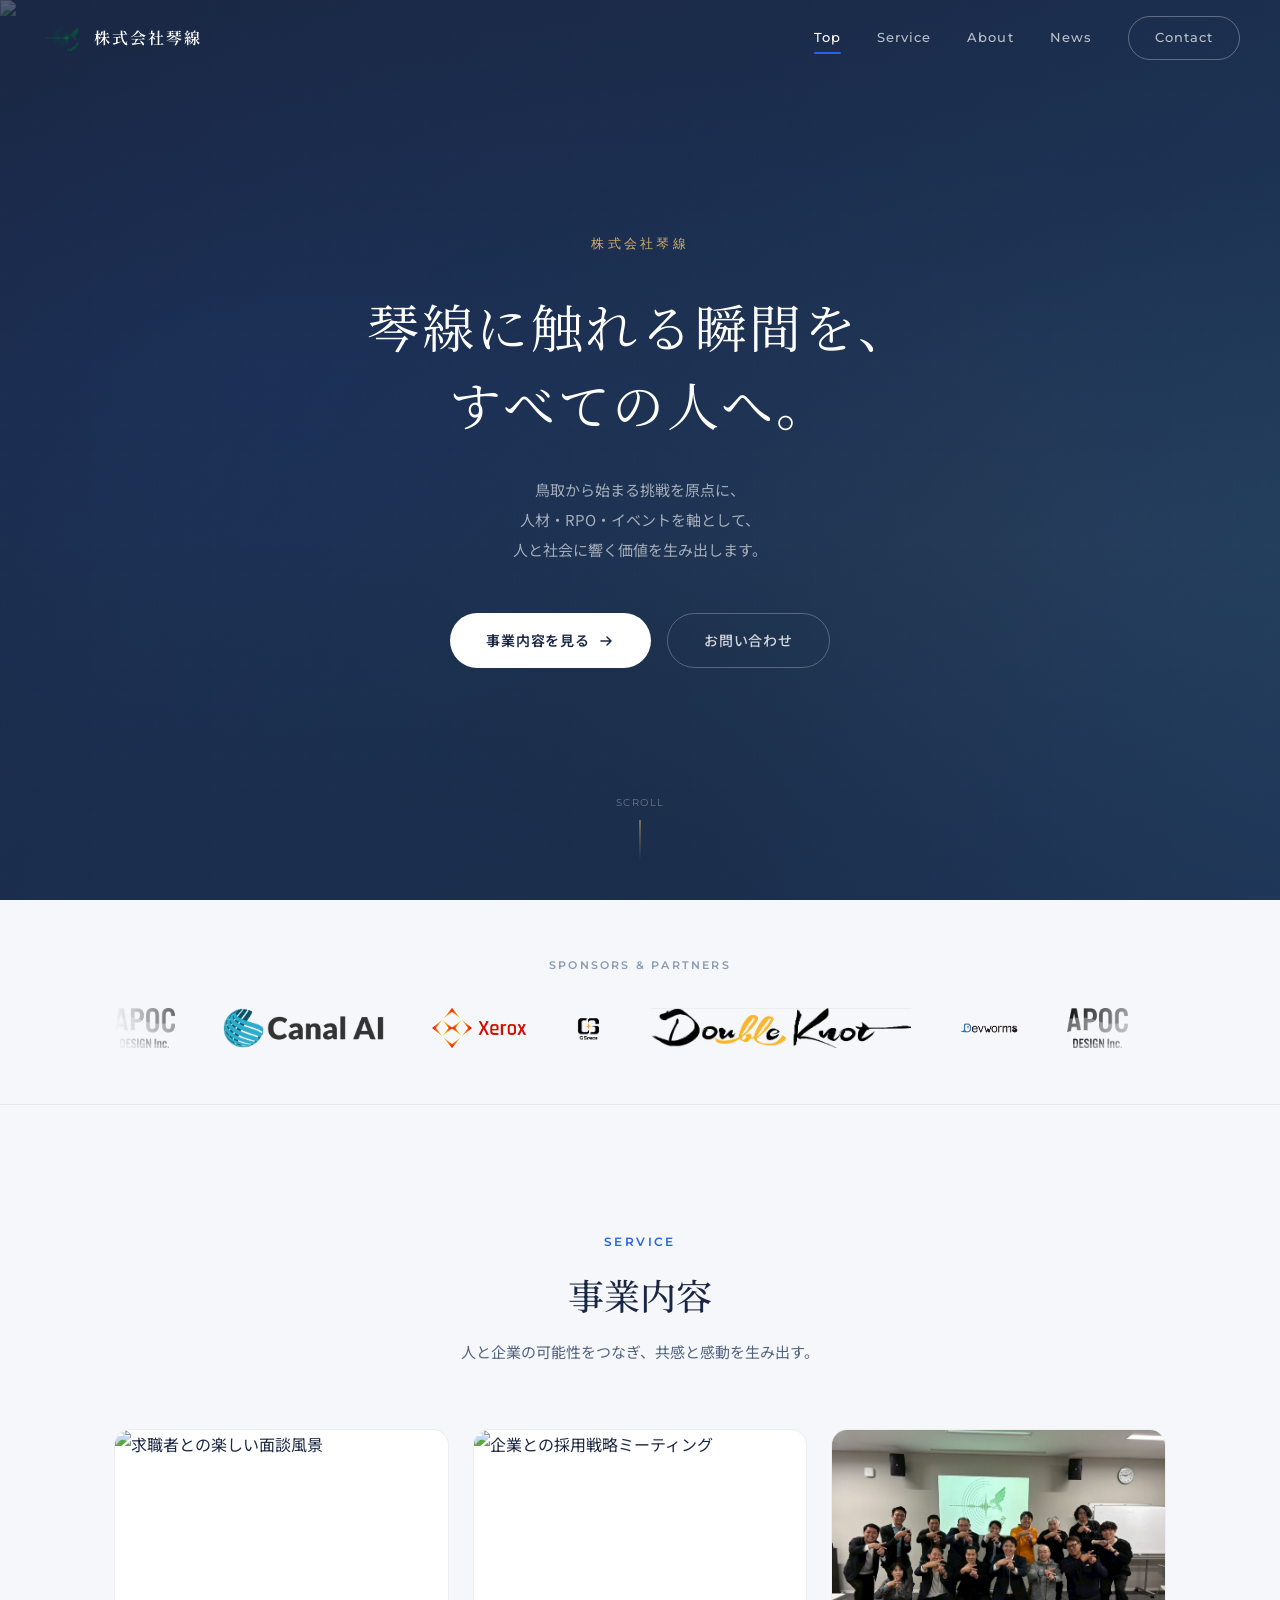
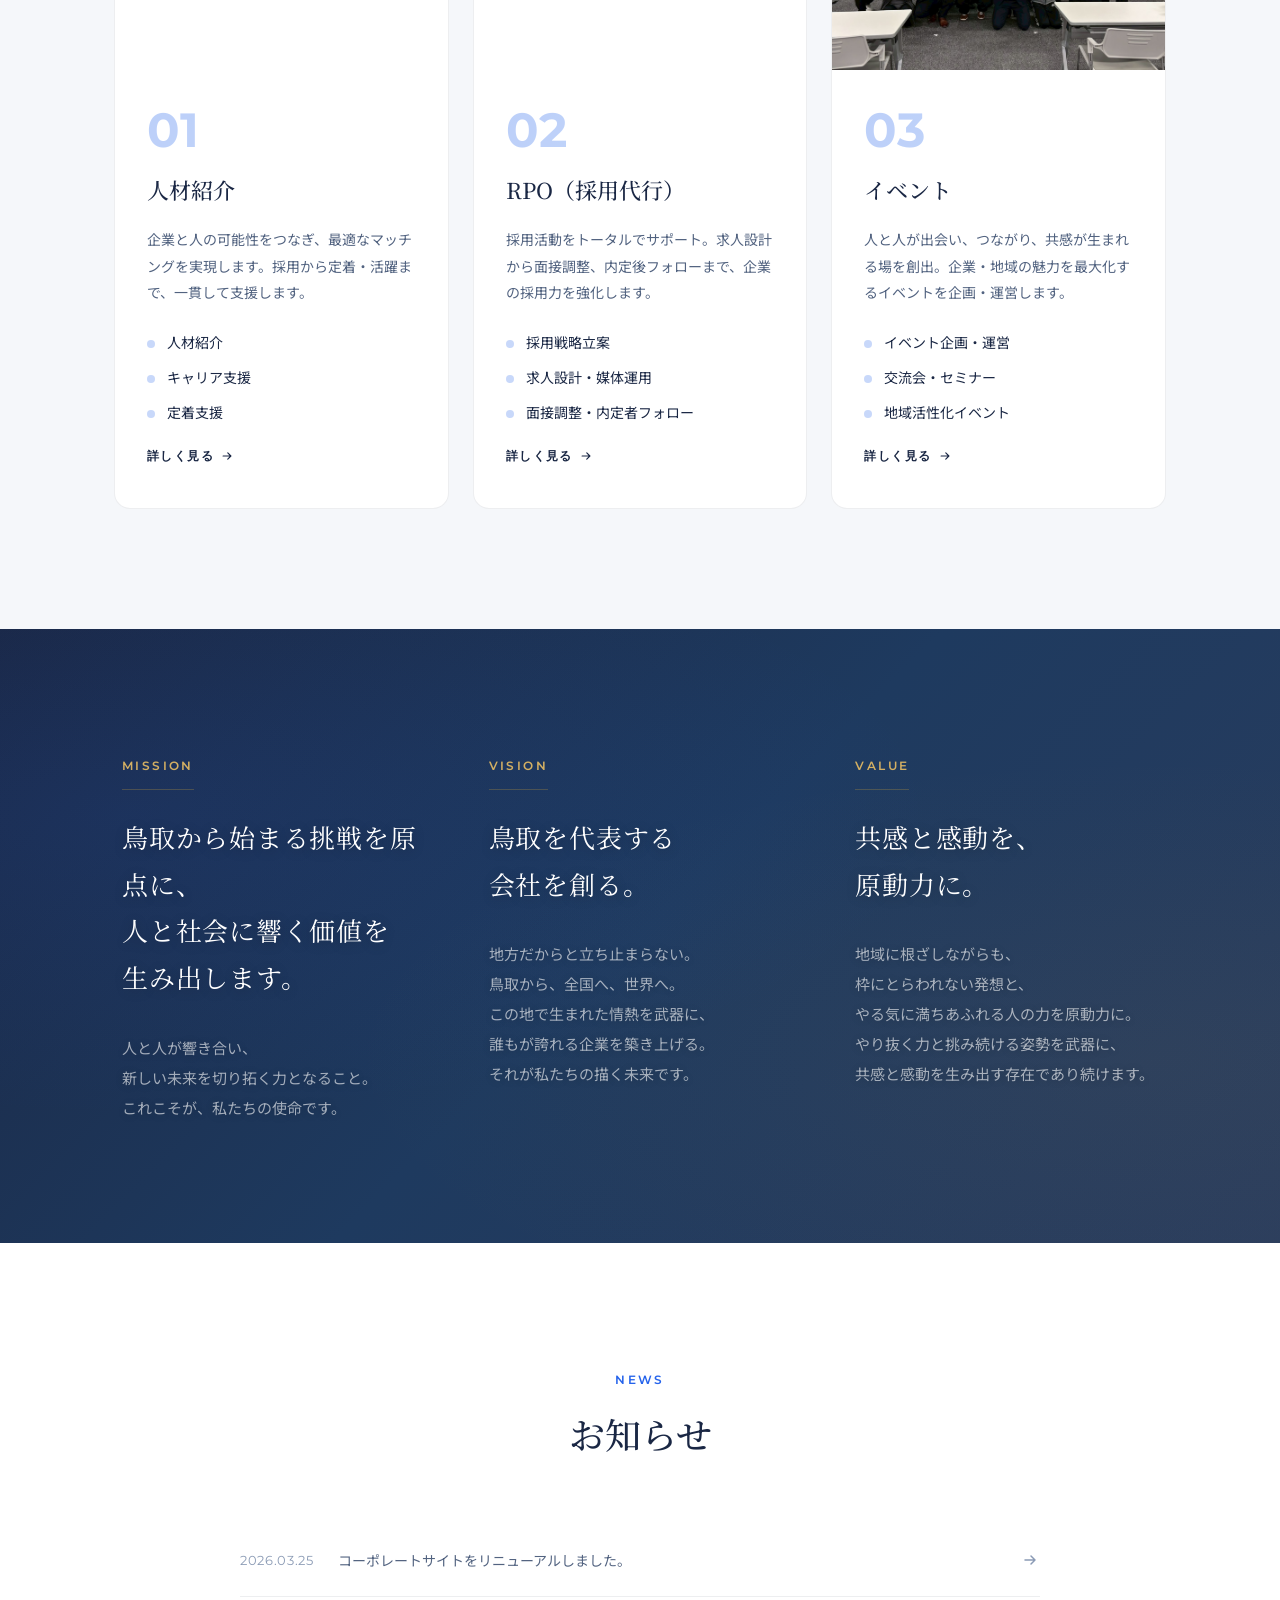
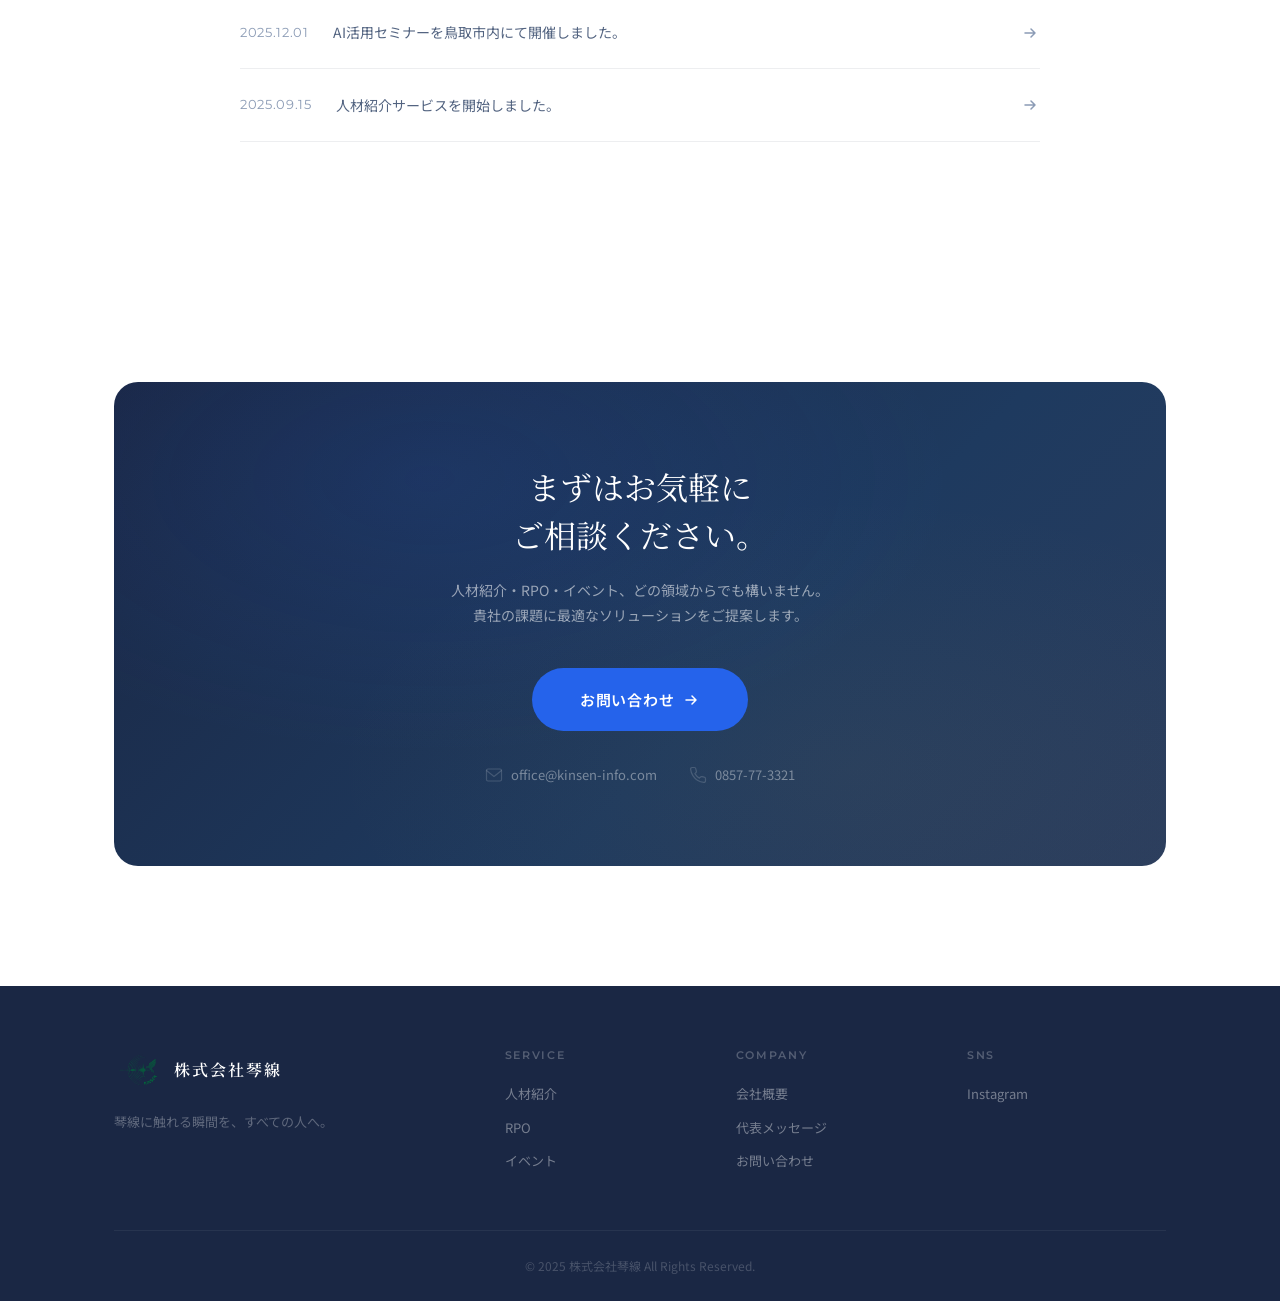
==== commit aacb5570: "ロゴ刷新・コンプライアンス情報・サービス詳細モーダルを追加 - ヘッダー/フッターのテキストロゴを画像＋「株式会社琴線」表記に刷新 - 会社概要に有料職業紹介事業 許可番号（31-ユ-300064）を" ====
--- a/docs/index.html
+++ b/docs/index.html
@@ -21,7 +21,10 @@
   <!-- Navigation -->
   <header class="nav-header" id="navHeader">
     <div class="nav-inner">
-      <a href="index.html" class="nav-logo">琴線</a>
+      <a href="index.html" class="nav-logo">
+        <img src="kinsen-logo.png" alt="株式会社琴線">
+        <span>株式会社琴線</span>
+      </a>
       <nav class="nav-links" id="navLinks">
         <a href="index.html" class="nav-link active">Top</a>
         <a href="#services" class="nav-link">Service</a>
@@ -110,7 +113,7 @@
         <p class="section-sub">人と企業の可能性をつなぎ、共感と感動を生み出す。</p>
       </div>
       <div class="service-grid">
-        <div class="service-card" data-animate="fade-up" data-delay="0">
+        <div class="service-card" data-animate="fade-up" data-delay="0" data-modal-trigger="modal-hr" role="button" tabindex="0" aria-label="人材紹介の詳細を見る">
           <div class="service-card-image">
             <img
               src="https://plus.unsplash.com/premium_photo-1682091155599-d24e7f752620?w=800&q=80&fit=crop"
@@ -129,9 +132,13 @@
               <li>キャリア支援</li>
               <li>定着支援</li>
             </ul>
-          </div>
-        </div>
-        <div class="service-card" data-animate="fade-up" data-delay="100">
+            <span class="service-card-more">
+              詳しく見る
+              <svg width="14" height="14" viewBox="0 0 18 18" fill="none"><path d="M4 9h10M10 5l4 4-4 4" stroke="currentColor" stroke-width="1.5" stroke-linecap="round" stroke-linejoin="round"/></svg>
+            </span>
+          </div>
+        </div>
+        <div class="service-card" data-animate="fade-up" data-delay="100" data-modal-trigger="modal-rpo" role="button" tabindex="0" aria-label="RPOの詳細を見る">
           <div class="service-card-image">
             <img
               src="https://plus.unsplash.com/premium_photo-1682091173328-a29d905d9081?w=800&q=80&fit=crop"
@@ -150,9 +157,13 @@
               <li>求人設計・媒体運用</li>
               <li>面接調整・内定者フォロー</li>
             </ul>
-          </div>
-        </div>
-        <div class="service-card" data-animate="fade-up" data-delay="200">
+            <span class="service-card-more">
+              詳しく見る
+              <svg width="14" height="14" viewBox="0 0 18 18" fill="none"><path d="M4 9h10M10 5l4 4-4 4" stroke="currentColor" stroke-width="1.5" stroke-linecap="round" stroke-linejoin="round"/></svg>
+            </span>
+          </div>
+        </div>
+        <div class="service-card" data-animate="fade-up" data-delay="200" data-modal-trigger="modal-event" role="button" tabindex="0" aria-label="イベントの詳細を見る">
           <div class="service-card-image">
             <img
               src="event-photo.jpg"
@@ -167,6 +178,10 @@
               <li>交流会・セミナー</li>
               <li>地域活性化イベント</li>
             </ul>
+            <span class="service-card-more">
+              詳しく見る
+              <svg width="14" height="14" viewBox="0 0 18 18" fill="none"><path d="M4 9h10M10 5l4 4-4 4" stroke="currentColor" stroke-width="1.5" stroke-linecap="round" stroke-linejoin="round"/></svg>
+            </span>
           </div>
         </div>
       </div>
@@ -278,7 +293,10 @@
     <div class="container">
       <div class="footer-top">
         <div class="footer-brand">
-          <div class="footer-logo">琴線</div>
+          <div class="footer-logo">
+            <img src="kinsen-logo.png" alt="株式会社琴線">
+            <span>株式会社琴線</span>
+          </div>
           <p>琴線に触れる瞬間を、すべての人へ。</p>
         </div>
         <div class="footer-links">
@@ -306,6 +324,221 @@
     </div>
   </footer>
 
+  <!-- Service Modals -->
+  <div class="modal-overlay" id="modal-hr" role="dialog" aria-modal="true" aria-labelledby="modal-hr-title">
+    <div class="modal-window">
+      <button type="button" class="modal-close" aria-label="閉じる">&times;</button>
+      <div class="modal-hero">
+        <img src="https://plus.unsplash.com/premium_photo-1682091155599-d24e7f752620?w=1600&q=80&fit=crop" alt="">
+        <div class="modal-hero-text">
+          <span class="modal-label">Service 01</span>
+          <h2 class="modal-title" id="modal-hr-title">人材紹介</h2>
+        </div>
+      </div>
+      <div class="modal-content">
+        <p class="modal-lead">鳥取から、人生の転機をかたちにする。<br>「次の一歩」に、本気で向き合うエージェントです。</p>
+
+        <div class="modal-section">
+          <h3>琴線の人材紹介、3つの強み</h3>
+          <ul class="modal-strength-list">
+            <li><strong>地元を知り尽くした、鳥取拠点ならではのリアルな企業情報。</strong>表に出ない経営者の声・社風・実態まで踏まえてご紹介します。</li>
+            <li><strong>UIターン・関西／首都圏転職にも対応する全国ネットワーク。</strong>「鳥取に帰りたい」「鳥取から都市へ挑戦したい」、どちらの想いにも寄り添います。</li>
+            <li><strong>採用後の定着・活躍まで伴走する、入社後フォロー体制。</strong>3ヶ月・6ヶ月のチェックインで、入社後のミスマッチを未然に防ぎます。</li>
+          </ul>
+        </div>
+
+        <div class="modal-section">
+          <h3>サービスの流れ</h3>
+          <ol class="modal-flow">
+            <li><strong>キャリアカウンセリング</strong>本音と将来像を丁寧にヒアリング。求職者の「琴線」を一緒に探します。</li>
+            <li><strong>求人提案</strong>価値観・スキルにマッチする求人だけを厳選してご紹介。</li>
+            <li><strong>書類・面接対策</strong>通過率を高めるためのレジュメ添削・模擬面接。</li>
+            <li><strong>面接調整・条件交渉</strong>日程調整、条件交渉まで担当エージェントが代行します。</li>
+            <li><strong>内定〜入社決定</strong>退職交渉のサポートまで一貫して伴走します。</li>
+            <li><strong>入社後フォロー</strong>3ヶ月・6ヶ月の定期面談で、定着と活躍を支援。</li>
+          </ol>
+        </div>
+
+        <div class="modal-section">
+          <h3>料金体系（求人企業様）</h3>
+          <div class="modal-price">
+            <ul>
+              <li><strong>求職者：完全無料</strong>（職業安定法に基づく）</li>
+              <li><strong>求人企業：成功報酬制</strong> / 理論年収の 50％ 以内</li>
+              <li><strong>早期退職時の返金保証</strong>：1ヶ月以内 80% ／ 1〜3ヶ月 50% ／ 3〜6ヶ月 10%</li>
+              <li>有料職業紹介事業 許可番号：<strong>31-ユ-300064</strong></li>
+            </ul>
+          </div>
+        </div>
+
+        <div class="modal-section">
+          <h3>こんな方におすすめ</h3>
+          <ul class="modal-fit-list">
+            <li>鳥取で、本気のキャリアを築きたい方</li>
+            <li>UIターンを検討中で、信頼できるエージェントを探している方</li>
+            <li>採用に課題を抱える地方企業・成長企業の経営者・人事担当者</li>
+            <li>採用したあとの「定着」までを真剣に考えている企業</li>
+          </ul>
+        </div>
+
+        <div class="modal-cta">
+          <p class="modal-cta-text">まずは無料相談から。お気軽にご相談ください。</p>
+          <a href="contact.html" class="btn-blue btn-large">
+            <span>無料相談を申し込む</span>
+            <svg width="18" height="18" viewBox="0 0 18 18" fill="none"><path d="M4 9h10M10 5l4 4-4 4" stroke="currentColor" stroke-width="1.5" stroke-linecap="round" stroke-linejoin="round"/></svg>
+          </a>
+        </div>
+      </div>
+    </div>
+  </div>
+
+  <div class="modal-overlay" id="modal-rpo" role="dialog" aria-modal="true" aria-labelledby="modal-rpo-title">
+    <div class="modal-window">
+      <button type="button" class="modal-close" aria-label="閉じる">&times;</button>
+      <div class="modal-hero">
+        <img src="https://plus.unsplash.com/premium_photo-1682091173328-a29d905d9081?w=1600&q=80&fit=crop" alt="">
+        <div class="modal-hero-text">
+          <span class="modal-label">Service 02</span>
+          <h2 class="modal-title" id="modal-rpo-title">RPO（採用代行）</h2>
+        </div>
+      </div>
+      <div class="modal-content">
+        <p class="modal-lead">採用、まるごとお任せください。<br>戦略から実行まで、貴社の採用チームになります。</p>
+
+        <div class="modal-section">
+          <h3>琴線のRPO、3つの強み</h3>
+          <ul class="modal-strength-list">
+            <li><strong>媒体運用・スカウト・面接調整・内定者フォローまでワンストップ。</strong>採用業務の「ばらつき」を解消し、社内リソースを本来の業務に集中させます。</li>
+            <li><strong>AI × プロ採用担当のハイブリッド運用で、スピードと質を両立。</strong>母集団形成からスクリーニングまで、最新ツールを駆使して効率化します。</li>
+            <li><strong>スポット支援から月額契約まで、貴社の課題に合わせた柔軟なプラン。</strong>「面接調整だけお願いしたい」「採用戦略から見てほしい」、どちらにも対応可能です。</li>
+          </ul>
+        </div>
+
+        <div class="modal-section">
+          <h3>支援できる業務</h3>
+          <ul class="modal-fit-list">
+            <li>採用戦略立案・KPI設計</li>
+            <li>求人媒体の選定・運用代行</li>
+            <li>求人原稿の作成・改善</li>
+            <li>スカウトメール送信・候補者対応</li>
+            <li>面接調整・日程管理</li>
+            <li>内定者フォロー・入社準備</li>
+            <li>採用レポーティング・改善提案</li>
+          </ul>
+        </div>
+
+        <div class="modal-section">
+          <h3>サービスの流れ</h3>
+          <ol class="modal-flow">
+            <li><strong>現状ヒアリング・課題整理</strong>採用フローのどこに詰まりがあるか、徹底分析。</li>
+            <li><strong>採用戦略・KPI設計</strong>目標から逆算した実行プランを設計します。</li>
+            <li><strong>実行プラン提案・契約</strong>必要な業務範囲を切り出し、最適なプランをご提案。</li>
+            <li><strong>運用スタート</strong>媒体運用・スカウト・面接調整など、合意した範囲で実行。</li>
+            <li><strong>週次／月次レポーティング</strong>数字と現場感の両面から改善提案を継続。</li>
+          </ol>
+        </div>
+
+        <div class="modal-section">
+          <h3>料金プラン</h3>
+          <div class="modal-price">
+            <ul>
+              <li><strong>スポット支援</strong>：業務単位（5万円〜）／ピンポイントでお試しから</li>
+              <li><strong>月額固定プラン</strong>：要相談／継続的な採用支援に</li>
+              <li><strong>成果報酬型</strong>：要相談／採用成功時の支払いに振り切ったプラン</li>
+            </ul>
+            <p style="margin-top: 12px; font-size: 13px; color: var(--text-lighter);">※ 貴社の採用規模・課題に応じて最適なプランをご提案します。</p>
+          </div>
+        </div>
+
+        <div class="modal-section">
+          <h3>こんな企業様におすすめ</h3>
+          <ul class="modal-fit-list">
+            <li>採用担当が不足している・1人で抱えている</li>
+            <li>採用戦略から見直したい</li>
+            <li>媒体運用や面接調整の工数を削減したい</li>
+            <li>採用ノウハウを社内に蓄積したい</li>
+            <li>地方拠点の採用に苦戦している</li>
+          </ul>
+        </div>
+
+        <div class="modal-cta">
+          <p class="modal-cta-text">採用課題の壁打ちから。お気軽にご相談ください。</p>
+          <a href="contact.html" class="btn-blue btn-large">
+            <span>無料の採用相談を申し込む</span>
+            <svg width="18" height="18" viewBox="0 0 18 18" fill="none"><path d="M4 9h10M10 5l4 4-4 4" stroke="currentColor" stroke-width="1.5" stroke-linecap="round" stroke-linejoin="round"/></svg>
+          </a>
+        </div>
+      </div>
+    </div>
+  </div>
+
+  <div class="modal-overlay" id="modal-event" role="dialog" aria-modal="true" aria-labelledby="modal-event-title">
+    <div class="modal-window">
+      <button type="button" class="modal-close" aria-label="閉じる">&times;</button>
+      <div class="modal-hero">
+        <img src="event-photo.jpg" alt="">
+        <div class="modal-hero-text">
+          <span class="modal-label">Service 03</span>
+          <h2 class="modal-title" id="modal-event-title">イベント</h2>
+        </div>
+      </div>
+      <div class="modal-content">
+        <p class="modal-lead">ひとつの「出会い」を、つぎの物語へ。<br>企業と人、地域と未来をつなぐ場を、私たちが創ります。</p>
+
+        <div class="modal-section">
+          <h3>琴線のイベント、3つの強み</h3>
+          <ul class="modal-strength-list">
+            <li><strong>企業×求職者、ビジネス×コミュニティ、地域×全国——あらゆる垣根を超える場づくり。</strong>「集める」のではなく「響かせる」企画設計を大切にしています。</li>
+            <li><strong>鳥取を起点に、現地ならではの体験を盛り込んだ企画力。</strong>砂丘・温泉・酒蔵・地酒など、鳥取の魅力を最大限に活かす演出が可能です。</li>
+            <li><strong>集客から運営、振り返りまで一気通貫でサポート。</strong>SNS・メルマガ・プレスリリースまで、参加者を集める仕組みもまるごと設計します。</li>
+          </ul>
+        </div>
+
+        <div class="modal-section">
+          <h3>提供できるイベント</h3>
+          <ul class="modal-fit-list">
+            <li>企業合同説明会・採用イベント</li>
+            <li>業界別交流会・勉強会</li>
+            <li>経営者・起業家コミュニティ運営</li>
+            <li>地域活性化イベント・地方創生プロジェクト</li>
+            <li>大規模カンファレンスの企画運営</li>
+            <li>社員向けのチームビルディング合宿</li>
+          </ul>
+        </div>
+
+        <div class="modal-section">
+          <h3>サービスの流れ</h3>
+          <ol class="modal-flow">
+            <li><strong>目的・ターゲットのヒアリング</strong>「誰に、何を、どう届けたいか」から一緒に考えます。</li>
+            <li><strong>企画立案・スケジューリング</strong>コンセプト設計から、当日のタイムテーブルまで設計。</li>
+            <li><strong>会場・登壇者・コンテンツの調整</strong>琴線のネットワークで、最適なキャストを集めます。</li>
+            <li><strong>集客・告知</strong>SNS・メルマガ・PRで、ターゲットに確実に届けます。</li>
+            <li><strong>当日運営・進行</strong>司会・受付・撮影・記録まで現場運営をフルサポート。</li>
+            <li><strong>振り返り・参加者フォロー</strong>アンケート分析・参加者との継続的な関係構築まで支援。</li>
+          </ol>
+        </div>
+
+        <div class="modal-section">
+          <h3>こんな方におすすめ</h3>
+          <ul class="modal-fit-list">
+            <li>採用と広報を同時に進めたい企業</li>
+            <li>ブランディング強化を狙う企業</li>
+            <li>地域とつながりたい・新しい挑戦をしたい方</li>
+            <li>社内では人手が足りず、外部にイベント運営を任せたい方</li>
+          </ul>
+        </div>
+
+        <div class="modal-cta">
+          <p class="modal-cta-text">企画の壁打ち・お見積もりはお気軽にご相談ください。</p>
+          <a href="contact.html" class="btn-blue btn-large">
+            <span>イベントについて相談する</span>
+            <svg width="18" height="18" viewBox="0 0 18 18" fill="none"><path d="M4 9h10M10 5l4 4-4 4" stroke="currentColor" stroke-width="1.5" stroke-linecap="round" stroke-linejoin="round"/></svg>
+          </a>
+        </div>
+      </div>
+    </div>
+  </div>
+
   <script src="script.js"></script>
 </body>
 </html>
--- a/docs/style.css
+++ b/docs/style.css
@@ -76,11 +76,19 @@
   height: 76px;
 }
 .nav-logo {
-  font-family: var(--font-serif);
-  font-size: 22px; font-weight: 600;
-  letter-spacing: 0.15em;
+  display: flex;
+  align-items: center;
+  gap: 10px;
+  font-family: var(--font-serif);
+  font-size: 16px; font-weight: 600;
+  letter-spacing: 0.12em;
   color: var(--white);
   transition: color var(--transition);
+}
+.nav-logo img {
+  height: 44px;
+  width: auto;
+  display: block;
 }
 .nav-header.scrolled .nav-logo { color: var(--navy); }
 .nav-links { display: flex; align-items: center; gap: 36px; }
@@ -719,12 +727,20 @@
   border-bottom: 1px solid rgba(255,255,255,0.06);
 }
 .footer-logo {
-  font-family: var(--font-serif);
-  font-size: 20px;
+  display: flex;
+  align-items: center;
+  gap: 12px;
+  font-family: var(--font-serif);
+  font-size: 16px;
   font-weight: 600;
-  letter-spacing: 0.15em;
+  letter-spacing: 0.12em;
   color: var(--white);
-  margin-bottom: 12px;
+  margin-bottom: 16px;
+}
+.footer-logo img {
+  height: 48px;
+  width: auto;
+  display: block;
 }
 .footer-brand p {
   font-size: 13px;
@@ -1101,3 +1117,398 @@
 @media (max-width: 768px) {
   .message-grid { grid-template-columns: 1fr; gap: 40px; }
 }
+
+/* ============ Compliance Section ============ */
+.compliance-docs {
+  max-width: 880px;
+  margin: 0 auto;
+}
+.compliance-doc {
+  background: var(--white);
+  border: 1px solid var(--border);
+  border-radius: 10px;
+  margin-bottom: 16px;
+  overflow: hidden;
+  transition: box-shadow var(--transition);
+}
+.compliance-doc[open] {
+  box-shadow: 0 8px 24px rgba(26,39,68,0.06);
+}
+.compliance-doc summary {
+  padding: 22px 28px;
+  cursor: pointer;
+  font-family: var(--font-serif);
+  font-size: 17px;
+  font-weight: 600;
+  color: var(--navy);
+  list-style: none;
+  display: flex;
+  justify-content: space-between;
+  align-items: center;
+  gap: 16px;
+  transition: background var(--transition);
+}
+.compliance-doc summary:hover {
+  background: var(--bg-soft);
+}
+.compliance-doc summary::-webkit-details-marker { display: none; }
+.compliance-doc summary::after {
+  content: "";
+  width: 14px;
+  height: 14px;
+  border-right: 2px solid var(--navy);
+  border-bottom: 2px solid var(--navy);
+  transform: rotate(45deg);
+  transition: transform 0.3s ease;
+  flex-shrink: 0;
+  margin-top: -4px;
+}
+.compliance-doc[open] summary::after {
+  transform: rotate(-135deg);
+  margin-top: 4px;
+}
+.compliance-body {
+  padding: 8px 32px 32px;
+  font-size: 14px;
+  line-height: 1.95;
+  color: var(--text-soft);
+  border-top: 1px solid var(--border);
+}
+.compliance-meta {
+  font-size: 13px;
+  color: var(--text-lighter);
+  text-align: right;
+  margin: 20px 0 24px;
+  line-height: 1.8;
+}
+.compliance-body h4 {
+  font-family: var(--font-serif);
+  font-size: 15px;
+  color: var(--navy);
+  margin: 28px 0 10px;
+  font-weight: 600;
+  padding-bottom: 6px;
+  border-bottom: 1px solid var(--border);
+}
+.compliance-body p { margin-bottom: 12px; }
+.compliance-body ol,
+.compliance-body ul {
+  padding-left: 1.6em;
+  margin-bottom: 14px;
+}
+.compliance-body ol li,
+.compliance-body ul li {
+  margin-bottom: 8px;
+}
+.compliance-body a {
+  color: var(--navy);
+  text-decoration: underline;
+}
+.compliance-contact {
+  margin-top: 28px;
+  padding: 20px 22px;
+  background: var(--bg-soft);
+  border-radius: 8px;
+  font-size: 13px;
+  line-height: 1.9;
+}
+.compliance-contact p { margin: 0; }
+
+/* Fee table */
+.fee-table {
+  width: 100%;
+  border-collapse: collapse;
+  margin: 12px 0 18px;
+  font-size: 13px;
+  background: var(--white);
+}
+.fee-table th,
+.fee-table td {
+  border: 1px solid var(--border);
+  padding: 14px 16px;
+  text-align: left;
+  vertical-align: top;
+  line-height: 1.8;
+}
+.fee-table thead th {
+  background: var(--bg-soft);
+  font-weight: 600;
+  color: var(--navy);
+  font-size: 13px;
+}
+.fee-table td strong {
+  color: var(--navy);
+  font-weight: 700;
+}
+
+@media (max-width: 768px) {
+  .compliance-doc summary {
+    padding: 18px 20px;
+    font-size: 15px;
+  }
+  .compliance-body { padding: 8px 20px 24px; }
+  .fee-table th, .fee-table td { padding: 10px 12px; font-size: 12px; }
+}
+
+/* ============ Service Card Click Affordance ============ */
+.service-card[data-modal-trigger] {
+  cursor: pointer;
+  outline: none;
+}
+.service-card[data-modal-trigger]:focus-visible {
+  box-shadow: 0 0 0 3px var(--gold-light);
+}
+.service-card-more {
+  display: inline-flex;
+  align-items: center;
+  gap: 6px;
+  margin-top: 20px;
+  font-family: var(--font-en);
+  font-size: 12px;
+  font-weight: 600;
+  letter-spacing: 0.12em;
+  color: var(--navy);
+  text-transform: uppercase;
+  transition: gap var(--transition), color var(--transition);
+}
+.service-card-more svg { transition: transform var(--transition); }
+.service-card[data-modal-trigger]:hover .service-card-more {
+  gap: 12px;
+  color: var(--gold);
+}
+.service-card[data-modal-trigger]:hover .service-card-more svg {
+  transform: translateX(4px);
+}
+
+/* ============ Service Modal ============ */
+.modal-overlay {
+  position: fixed;
+  inset: 0;
+  background: rgba(13, 22, 47, 0.72);
+  backdrop-filter: blur(6px);
+  -webkit-backdrop-filter: blur(6px);
+  display: none;
+  align-items: flex-start;
+  justify-content: center;
+  z-index: 1000;
+  padding: 40px 20px;
+  overflow-y: auto;
+  opacity: 0;
+  transition: opacity 0.3s ease;
+}
+.modal-overlay.open {
+  display: flex;
+  opacity: 1;
+}
+.modal-window {
+  position: relative;
+  width: 100%;
+  max-width: 780px;
+  background: var(--white);
+  border-radius: 16px;
+  box-shadow: 0 30px 80px rgba(0,0,0,0.4);
+  margin: auto;
+  overflow: hidden;
+  transform: translateY(20px);
+  transition: transform 0.4s ease;
+}
+.modal-overlay.open .modal-window {
+  transform: translateY(0);
+}
+.modal-close {
+  position: absolute;
+  top: 18px; right: 18px;
+  width: 40px; height: 40px;
+  border-radius: 50%;
+  background: rgba(255,255,255,0.92);
+  border: 1px solid var(--border);
+  font-size: 22px;
+  line-height: 1;
+  color: var(--navy);
+  cursor: pointer;
+  display: flex; align-items: center; justify-content: center;
+  z-index: 5;
+  transition: background var(--transition), transform var(--transition);
+}
+.modal-close:hover { background: var(--bg-soft); transform: rotate(90deg); }
+.modal-hero {
+  position: relative;
+  height: 200px;
+  overflow: hidden;
+  background: var(--navy);
+}
+.modal-hero img {
+  width: 100%; height: 100%;
+  object-fit: cover;
+  opacity: 0.55;
+}
+.modal-hero-text {
+  position: absolute;
+  left: 56px; bottom: 28px;
+  color: var(--white);
+}
+.modal-hero-text .modal-label {
+  font-family: var(--font-en);
+  font-size: 12px; font-weight: 600;
+  letter-spacing: 0.2em;
+  color: var(--gold-light);
+  text-transform: uppercase;
+}
+.modal-hero-text .modal-title {
+  font-family: var(--font-serif);
+  font-size: clamp(26px, 4vw, 36px);
+  font-weight: 600;
+  margin-top: 4px;
+}
+.modal-content {
+  padding: 40px 56px 48px;
+}
+.modal-lead {
+  font-family: var(--font-serif);
+  font-size: 19px;
+  color: var(--navy);
+  line-height: 1.7;
+  margin-bottom: 32px;
+  padding-bottom: 24px;
+  border-bottom: 1px solid var(--border);
+}
+.modal-section { margin-bottom: 32px; }
+.modal-section h3 {
+  font-family: var(--font-serif);
+  font-size: 18px;
+  font-weight: 600;
+  color: var(--navy);
+  margin-bottom: 14px;
+  display: flex;
+  align-items: center;
+  gap: 10px;
+}
+.modal-section h3::before {
+  content: "";
+  width: 22px; height: 2px;
+  background: var(--gold);
+}
+.modal-section p,
+.modal-section li {
+  font-size: 14.5px;
+  line-height: 1.95;
+  color: var(--text-soft);
+}
+.modal-strength-list {
+  list-style: none;
+  padding: 0;
+  display: grid;
+  gap: 14px;
+}
+.modal-strength-list li {
+  padding: 14px 18px 14px 46px;
+  background: var(--bg-soft);
+  border-radius: 8px;
+  position: relative;
+}
+.modal-strength-list li::before {
+  content: "";
+  position: absolute;
+  left: 20px; top: 22px;
+  width: 14px; height: 2px;
+  background: var(--gold);
+}
+.modal-flow {
+  counter-reset: flow;
+  list-style: none;
+  padding: 0;
+}
+.modal-flow li {
+  counter-increment: flow;
+  padding: 4px 0 14px 56px;
+  position: relative;
+  border-left: 1px dashed var(--border);
+  margin-left: 14px;
+}
+.modal-flow li:last-child { padding-bottom: 0; }
+.modal-flow li::before {
+  content: counter(flow, decimal-leading-zero);
+  position: absolute;
+  left: -16px; top: -2px;
+  width: 30px; height: 30px;
+  border-radius: 50%;
+  background: var(--navy);
+  color: var(--white);
+  font-family: var(--font-en);
+  font-size: 12px;
+  font-weight: 600;
+  display: flex;
+  align-items: center;
+  justify-content: center;
+}
+.modal-flow strong {
+  display: block;
+  color: var(--navy);
+  font-weight: 600;
+  margin-bottom: 2px;
+}
+.modal-price {
+  background: linear-gradient(135deg, var(--bg-soft) 0%, #fbfaf4 100%);
+  border: 1px solid var(--border);
+  padding: 22px 26px;
+  border-radius: 10px;
+  font-size: 14px;
+  line-height: 1.95;
+}
+.modal-price ul { padding: 0; list-style: none; margin: 0; }
+.modal-price li {
+  padding-left: 18px;
+  position: relative;
+  margin-bottom: 8px;
+}
+.modal-price li::before {
+  content: "•";
+  position: absolute; left: 4px; top: 0;
+  color: var(--gold);
+  font-weight: 700;
+}
+.modal-price li:last-child { margin-bottom: 0; }
+.modal-fit-list {
+  list-style: none;
+  padding: 0;
+  display: grid;
+  gap: 10px;
+}
+.modal-fit-list li {
+  padding: 12px 18px 12px 42px;
+  background: var(--white);
+  border: 1px solid var(--border);
+  border-radius: 8px;
+  position: relative;
+  font-size: 14px;
+}
+.modal-fit-list li::before {
+  content: "✓";
+  position: absolute;
+  left: 18px; top: 50%;
+  transform: translateY(-50%);
+  color: var(--gold);
+  font-weight: 700;
+}
+.modal-cta {
+  margin-top: 40px;
+  padding-top: 32px;
+  border-top: 1px solid var(--border);
+  text-align: center;
+}
+.modal-cta-text {
+  font-size: 14px;
+  color: var(--text-soft);
+  margin-bottom: 18px;
+}
+
+body.modal-open { overflow: hidden; }
+
+@media (max-width: 768px) {
+  .modal-overlay { padding: 20px 12px; }
+  .modal-hero { height: 160px; }
+  .modal-hero-text { left: 24px; bottom: 20px; }
+  .modal-content { padding: 32px 24px 36px; }
+  .modal-lead { font-size: 16px; }
+  .modal-close { top: 12px; right: 12px; }
+}
